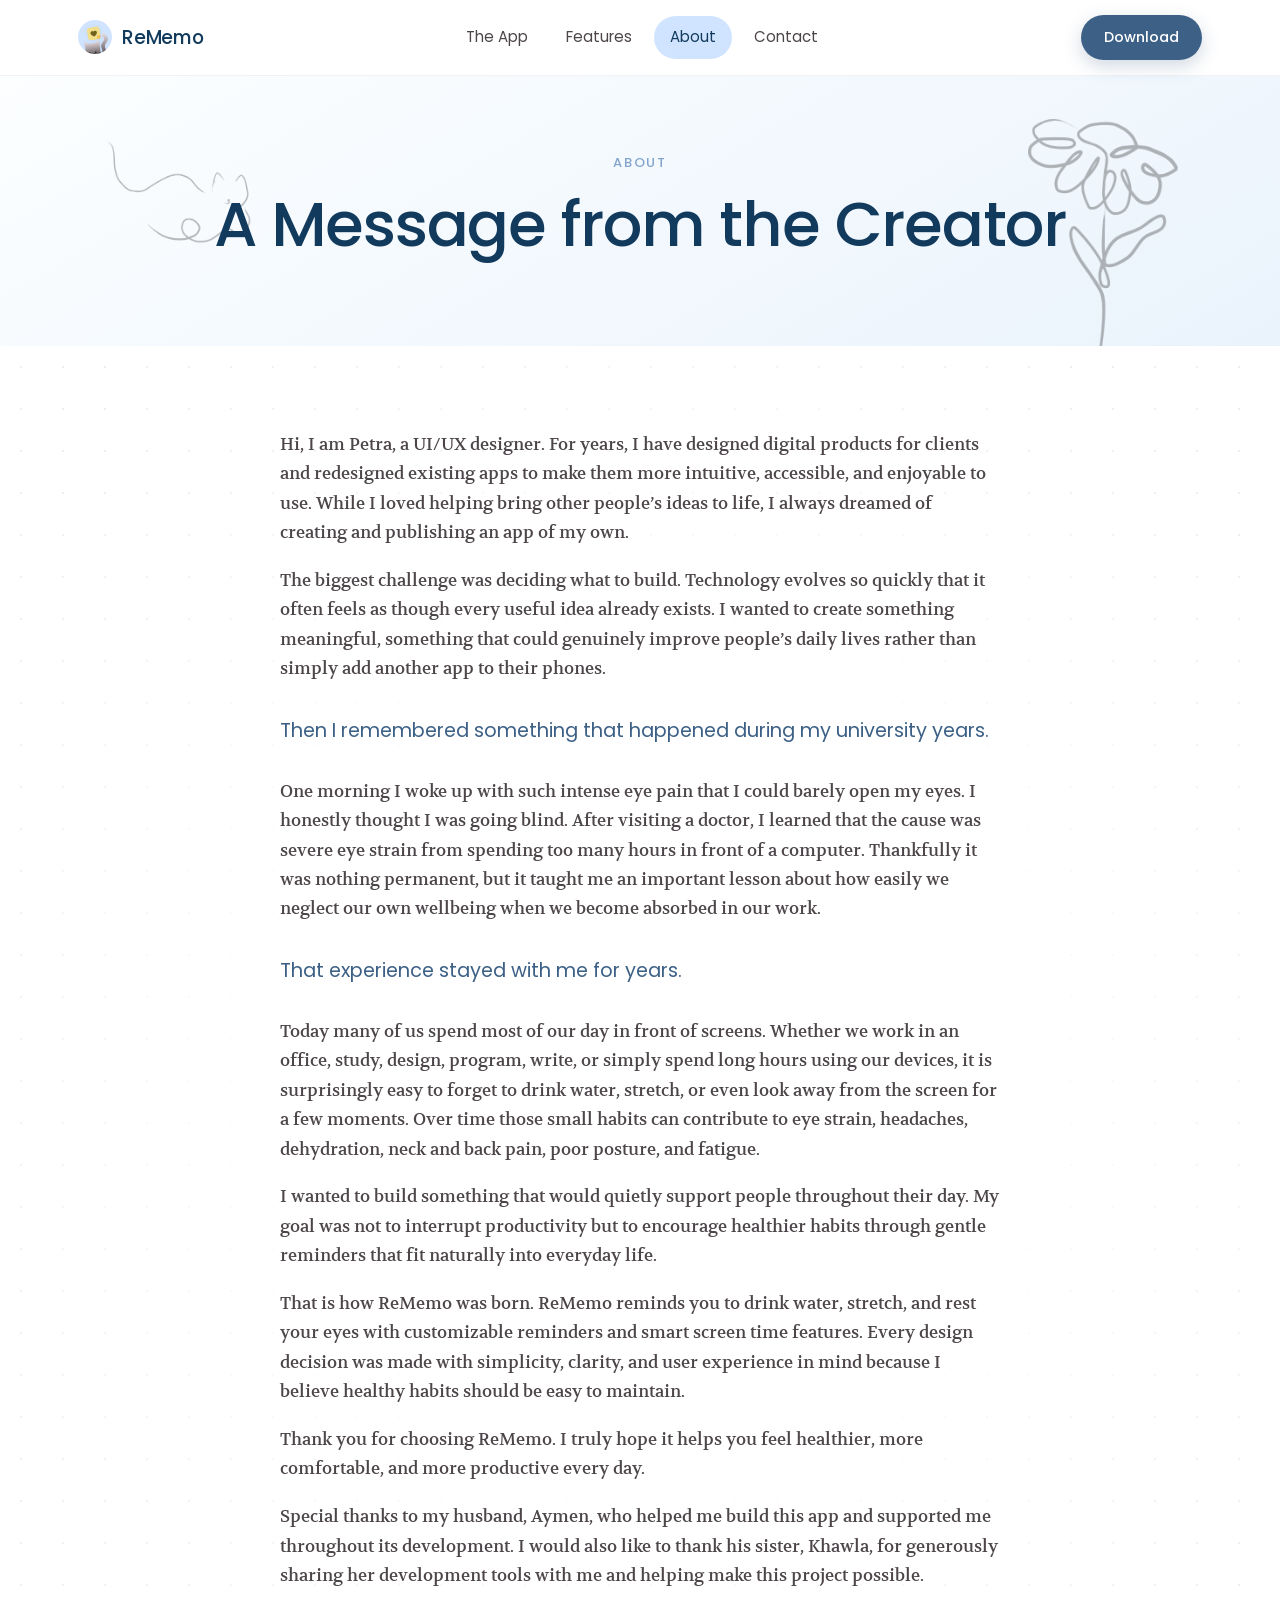
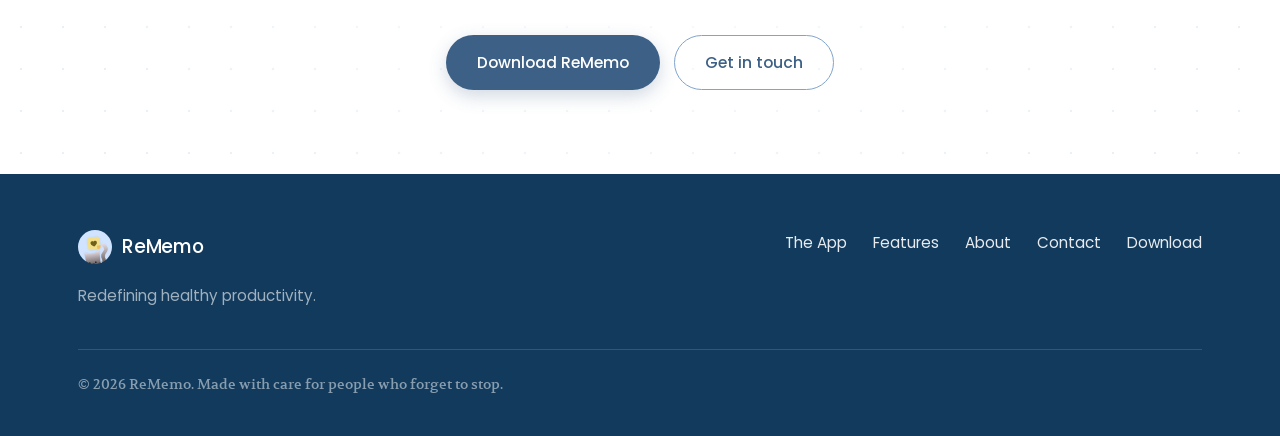
==== about.html @ c9cfc815 "Rework screenshots, hero phone and phone-view layout Every app screenshot is retaken from the releas" ====
<!doctype html>
<html lang="en">
<head>
<meta charset="utf-8">
<meta name="viewport" content="width=device-width, initial-scale=1">
<title>About | ReMemo</title>
<meta name="description" content="A message from Petra, the designer behind ReMemo, on why an app about taking breaks needed to exist.">
<meta property="og:title" content="About | ReMemo">
<meta property="og:description" content="A message from the creator.">
<meta property="og:type" content="website">
<meta property="og:image" content="assets/img/logo.png">
<link rel="icon" href="assets/img/favicon.png">
<link rel="preconnect" href="https://fonts.googleapis.com">
<link rel="preconnect" href="https://fonts.gstatic.com" crossorigin>
<link href="https://fonts.googleapis.com/css2?family=Poppins:wght@400;500;600&family=Volkhov:ital,wght@0,400;1,400&display=swap" rel="stylesheet">
<link rel="stylesheet" href="assets/css/style.css">
</head>
<body>

<header class="nav">
  <div class="nav__inner">
    <a class="brand" href="index.html">
      <img src="assets/img/logo.png" alt="">
      ReMemo
    </a>
    <nav>
      <ul class="nav__links">
        <li><a href="index.html">The App</a></li>
        <li><a href="features.html">Features</a></li>
        <li><a href="about.html" aria-current="page">About</a></li>
        <li><a href="contact.html">Contact</a></li>
        <li class="nav__cta-mobile">
          <a href="https://play.google.com/store/apps/details?id=com.rememo.app">Download</a>
        </li>
      </ul>
    </nav>
    <a class="btn btn--primary btn--sm nav__cta" href="https://play.google.com/store/apps/details?id=com.rememo.app">Download</a>
    <button class="nav__toggle" type="button" aria-label="Menu" aria-expanded="false"><span></span></button>
  </div>
</header>

<main>

  <section class="page-head">
    <img class="doodle doodle--soft" src="assets/img/line/cat-happy.png" alt=""
         style="top: 18%; left: 8%; width: 150px;">
    <img class="doodle doodle--soft" src="assets/img/line/flower-happy.png" alt=""
         style="top: 16%; right: 8%; width: 150px;">
    <div class="container">
      <p class="eyebrow">About</p>
      <h1>A Message from the Creator</h1>
    </div>
  </section>

  <section class="section section--tight">
    <div class="sparkles"></div>
    <div class="container">
      <div class="prose">
        <p class="reveal">
          Hi, I am Petra, a UI/UX designer. For years, I have designed digital products
          for clients and redesigned existing apps to make them more intuitive,
          accessible, and enjoyable to use. While I loved helping bring other
          people&rsquo;s ideas to life, I always dreamed of creating and publishing an app
          of my own.
        </p>
        <p class="reveal">
          The biggest challenge was deciding what to build. Technology evolves so quickly
          that it often feels as though every useful idea already exists. I wanted to
          create something meaningful, something that could genuinely improve
          people&rsquo;s daily lives rather than simply add another app to their phones.
        </p>
        <p class="pull reveal">Then I remembered something that happened during my university years.</p>
        <p class="reveal">
          One morning I woke up with such intense eye pain that I could barely open my
          eyes. I honestly thought I was going blind. After visiting a doctor, I learned
          that the cause was severe eye strain from spending too many hours in front of a
          computer. Thankfully it was nothing permanent, but it taught me an important
          lesson about how easily we neglect our own wellbeing when we become absorbed in
          our work.
        </p>
        <p class="pull reveal">That experience stayed with me for years.</p>
        <p class="reveal">
          Today many of us spend most of our day in front of screens. Whether we work in
          an office, study, design, program, write, or simply spend long hours using our
          devices, it is surprisingly easy to forget to drink water, stretch, or even look
          away from the screen for a few moments. Over time those small habits can
          contribute to eye strain, headaches, dehydration, neck and back pain, poor
          posture, and fatigue.
        </p>
        <p class="reveal">
          I wanted to build something that would quietly support people throughout their
          day. My goal was not to interrupt productivity but to encourage healthier habits
          through gentle reminders that fit naturally into everyday life.
        </p>
        <p class="reveal">
          That is how ReMemo was born. ReMemo reminds you to drink water, stretch, and
          rest your eyes with customizable reminders and smart screen time features. Every
          design decision was made with simplicity, clarity, and user experience in mind
          because I believe healthy habits should be easy to maintain.
        </p>
        <p class="reveal">
          Thank you for choosing ReMemo. I truly hope it helps you feel healthier, more
          comfortable, and more productive every day.
        </p>
        <p class="reveal">
          Special thanks to my husband, Aymen, who helped me build this app and supported
          me throughout its development. I would also like to thank his sister, Khawla,
          for generously sharing her development tools with me and helping make this
          project possible.
        </p>

        <div class="btn-row reveal" style="justify-content: center; margin-top: 44px;">
          <a class="btn btn--primary" href="https://play.google.com/store/apps/details?id=com.rememo.app">Download ReMemo</a>
          <a class="btn btn--ghost" href="contact.html">Get in touch</a>
        </div>
      </div>
    </div>
  </section>

</main>

<footer class="footer">
  <div class="container">
    <div class="footer__top">
      <div>
        <a class="brand" href="index.html">
          <img src="assets/img/logo.png" alt="">
          ReMemo
        </a>
        <p class="footer__tag">Redefining healthy productivity.</p>
      </div>
      <nav class="footer__links">
        <a href="index.html">The App</a>
        <a href="features.html">Features</a>
        <a href="about.html">About</a>
        <a href="contact.html">Contact</a>
        <a href="https://play.google.com/store/apps/details?id=com.rememo.app">Download</a>
      </nav>
    </div>
    <p class="footer__bottom">&copy; 2026 ReMemo. Made with care for people who forget to stop.</p>
  </div>
</footer>

<script src="assets/js/main.js"></script>
</body>
</html>
---- assets/css/style.css ----
/* ==========================================================================
   ReMemo — marketing site
   Design system lifted from the app itself (src/constants/theme.ts):
   the MD3 palette, Poppins for headings, Volkhov for body copy.
   ========================================================================== */

:root {
  /* Ink */
  --ink: #113A5D;          /* onPrimaryContainer — headings */
  --ink-strong: #1D1B1A;   /* onSurface */
  --body: #4C4549;         /* onSurfaceVariant */
  --body-soft: #6B6469;

  /* Brand */
  --primary: #3D6186;
  --primary-dark: #2F4E6E;
  --primary-soft: #81A4CD;
  --sky: #D1E4FF;
  --sky-pale: #EAF3FC;
  --yellow: #F3DE8A;
  --yellow-ink: #6D5E17;

  /* Surfaces */
  --white: #FFFFFF;
  --cream: #FFF8F6;
  --warm: #FDF6F1;
  --line: #E7DFDB;

  /* Shape */
  --r-sm: 12px;
  --r-md: 20px;
  --r-lg: 28px;
  --r-pill: 999px;

  --container: 1180px;
  --nav-h: 76px;
}

/* --------------------------------------------------------------------------
   Reset
   -------------------------------------------------------------------------- */
*, *::before, *::after { box-sizing: border-box; }

html { scroll-behavior: smooth; }

body {
  margin: 0;
  background: var(--white);
  color: var(--body);
  font-family: 'Volkhov', Georgia, 'Times New Roman', serif;
  font-size: 17px;
  line-height: 1.75;
  -webkit-font-smoothing: antialiased;
  overflow-x: hidden;
}

img { max-width: 100%; display: block; }

a { color: var(--primary); }

h1, h2, h3, h4, .font-display {
  font-family: 'Poppins', 'Segoe UI', system-ui, sans-serif;
  color: var(--ink);
  font-weight: 500;
  line-height: 1.15;
  letter-spacing: -0.02em;
  margin: 0 0 0.5em;
}

h1 { font-size: clamp(2.4rem, 5.2vw, 3.9rem); }
h2 { font-size: clamp(1.9rem, 3.6vw, 2.8rem); }
h3 { font-size: clamp(1.3rem, 2vw, 1.65rem); }

p { margin: 0 0 1.1em; }
p:last-child { margin-bottom: 0; }

.container {
  width: 100%;
  max-width: var(--container);
  margin-inline: auto;
  padding-inline: 28px;
}

/* --------------------------------------------------------------------------
   Navigation
   -------------------------------------------------------------------------- */
.nav {
  position: sticky;
  top: 0;
  z-index: 100;
  height: var(--nav-h);
  display: flex;
  align-items: center;
  backdrop-filter: blur(14px);
  -webkit-backdrop-filter: blur(14px);
  background: rgba(255, 255, 255, 0.72);
  border-bottom: 1px solid rgba(17, 58, 93, 0.06);
}

.nav__inner {
  display: flex;
  align-items: center;
  justify-content: space-between;
  gap: 24px;
  width: 100%;
  max-width: var(--container);
  margin-inline: auto;
  padding-inline: 28px;
}

.brand {
  display: inline-flex;
  align-items: center;
  gap: 10px;
  font-family: 'Poppins', sans-serif;
  font-size: 1.18rem;
  font-weight: 500;
  color: var(--ink);
  text-decoration: none;
  letter-spacing: -0.01em;
}
.brand img {
  width: 34px;
  height: 34px;
  border-radius: 50%;
  object-fit: cover;
}

.nav__links {
  display: flex;
  align-items: center;
  gap: 6px;
  list-style: none;
  margin: 0;
  padding: 0;
}
.nav__links a {
  display: inline-block;
  padding: 8px 16px;
  border-radius: var(--r-pill);
  font-family: 'Poppins', sans-serif;
  font-size: 0.94rem;
  color: var(--body);
  text-decoration: none;
  transition: background 0.18s ease, color 0.18s ease;
}
.nav__links a:hover { background: rgba(129, 164, 205, 0.16); color: var(--ink); }
.nav__links a[aria-current='page'] { background: var(--sky); color: var(--ink); }

.nav__toggle {
  display: none;
  width: 42px;
  height: 42px;
  border: 1px solid rgba(17, 58, 93, 0.14);
  border-radius: var(--r-sm);
  background: transparent;
  cursor: pointer;
  padding: 0;
  position: relative;
}
.nav__toggle span,
.nav__toggle span::before,
.nav__toggle span::after {
  position: absolute;
  left: 50%;
  width: 18px;
  height: 1.8px;
  background: var(--ink);
  border-radius: 2px;
  transform: translateX(-50%);
  transition: transform 0.2s ease, opacity 0.2s ease;
}
.nav__toggle span { top: 50%; margin-top: -0.9px; }
.nav__toggle span::before { content: ''; top: -6px; left: 50%; }
.nav__toggle span::after { content: ''; top: 6px; left: 50%; }
.nav__toggle[aria-expanded='true'] span { background: transparent; }
.nav__toggle[aria-expanded='true'] span::before { transform: translateX(-50%) translateY(6px) rotate(45deg); }
.nav__toggle[aria-expanded='true'] span::after { transform: translateX(-50%) translateY(-6px) rotate(-45deg); }

/* --------------------------------------------------------------------------
   Buttons
   -------------------------------------------------------------------------- */
.btn {
  display: inline-flex;
  align-items: center;
  justify-content: center;
  gap: 9px;
  padding: 13px 30px;
  border-radius: var(--r-pill);
  font-family: 'Poppins', sans-serif;
  font-size: 0.98rem;
  font-weight: 500;
  text-decoration: none;
  cursor: pointer;
  border: 1.5px solid transparent;
  transition: transform 0.18s ease, background 0.18s ease, box-shadow 0.18s ease;
  white-space: nowrap;
}
.btn:hover { transform: translateY(-2px); }

.btn--primary {
  background: var(--primary);
  color: var(--white);
  box-shadow: 0 6px 18px rgba(61, 97, 134, 0.24);
}
.btn--primary:hover { background: var(--primary-dark); box-shadow: 0 10px 24px rgba(61, 97, 134, 0.3); }

.btn--ghost {
  background: transparent;
  color: var(--primary);
  border-color: var(--primary-soft);
}
.btn--ghost:hover { background: rgba(129, 164, 205, 0.14); }

.btn--sm { padding: 9px 22px; font-size: 0.9rem; }

.btn-row {
  display: flex;
  flex-wrap: wrap;
  gap: 14px;
  margin-top: 30px;
}

/* --------------------------------------------------------------------------
   Sections
   -------------------------------------------------------------------------- */
.section { position: relative; padding: 110px 0; overflow: hidden; }
.section--warm { background: var(--warm); }
.section--cream { background: var(--cream); }
.section--sky { background: linear-gradient(160deg, #F7FBFF 0%, var(--sky-pale) 100%); }
.section--tight { padding: 84px 0; }

.eyebrow {
  font-family: 'Poppins', sans-serif;
  font-size: 0.82rem;
  font-weight: 500;
  letter-spacing: 0.14em;
  text-transform: uppercase;
  color: var(--primary-soft);
  margin-bottom: 14px;
}

.lead { font-size: 1.12rem; }

/* The blue pull-line the design uses to land each section's point. */
.accent-line {
  font-family: 'Poppins', sans-serif;
  font-size: clamp(1.05rem, 1.7vw, 1.3rem);
  color: var(--primary);
  line-height: 1.5;
  margin-top: 26px;
}

.measure { max-width: 640px; }
.measure-narrow { max-width: 540px; }
.center { text-align: center; margin-inline: auto; }

/* Sparkle watermark, as in the reference design */
.sparkles {
  position: absolute;
  inset: 0;
  pointer-events: none;
  background-image: radial-gradient(circle, rgba(129, 164, 205, 0.22) 1.4px, transparent 1.6px);
  background-size: 42px 42px;
  -webkit-mask-image: radial-gradient(ellipse 60% 60% at 50% 50%, transparent 40%, #000 100%);
  mask-image: radial-gradient(ellipse 60% 60% at 50% 50%, transparent 40%, #000 100%);
  opacity: 0.75;
}

/* --------------------------------------------------------------------------
   Decorative line art
   -------------------------------------------------------------------------- */
/* Copy always sits above the decoration. Without this the drawings paint over
   headings in the sections whose content is not itself a positioned .split. */
.section > .container,
.cta > .container,
.page-head > .container,
.hero > .container { position: relative; z-index: 2; }

.doodle {
  position: absolute;
  pointer-events: none;
  user-select: none;
  opacity: 0.5;
  filter: brightness(0) saturate(100%);
}
.doodle--soft { opacity: 0.28; }

@keyframes float-slow {
  0%, 100% { transform: translateY(0) rotate(var(--rot, 0deg)); }
  50% { transform: translateY(-14px) rotate(var(--rot, 0deg)); }
}
.doodle--float { animation: float-slow 9s ease-in-out infinite; }

/* --------------------------------------------------------------------------
   Hero
   -------------------------------------------------------------------------- */
.hero {
  position: relative;
  padding: 84px 0 96px;
  background: linear-gradient(135deg, #FCFEFF 0%, #F1F7FE 46%, var(--sky) 100%);
  overflow: hidden;
}

.hero__grid {
  display: grid;
  grid-template-columns: minmax(0, 1fr) minmax(0, 0.85fr);
  gap: 48px;
  align-items: center;
  position: relative;
  z-index: 2;
}

.hero h1 { margin-bottom: 12px; }

.hero__sub {
  font-family: 'Poppins', sans-serif;
  font-size: clamp(1.15rem, 2vw, 1.5rem);
  color: var(--primary);
  margin: 0 0 28px;
  font-weight: 400;
}

.hero__copy { max-width: 460px; font-size: 1.02rem; }

/* Phone that morphs between the app's two visual styles — the motion the
   reference video opens with. */
/* A drawn handset rather than a photographed mockup: the screenshots inside
   carry their own status bar, and a real frame would fight it. */
.phone {
  width: min(304px, 82%);
  margin-inline: auto;
  padding: 9px;
  border-radius: 40px;
  background: #14161A;
  box-shadow: 0 28px 54px rgba(17, 58, 93, 0.26);
}
/**
 * The screen carries the aspect, not the frame.
 *
 * Putting 9/20 on the frame leaves the inner box a different ratio once the
 * bezel is subtracted, and `cover` then eats the status bar off the top of the
 * screenshot. Sized here, the screen is exactly the phone's own 1080x2400 and
 * nothing is cropped.
 */
.phone__screen {
  position: relative;
  aspect-ratio: 9 / 20;
  border-radius: 32px;
  overflow: hidden;
}
.phone img {
  position: absolute;
  inset: 0;
  width: 100%;
  height: 100%;
  object-fit: cover;
}
.phone__a { animation: style-a 12s ease-in-out infinite; }
.phone__b { animation: style-b 12s ease-in-out infinite; }

@keyframes style-a {
  0%, 38% { opacity: 1; }
  50%, 88% { opacity: 0; }
  100% { opacity: 1; }
}
@keyframes style-b {
  0%, 38% { opacity: 0; }
  50%, 88% { opacity: 1; }
  100% { opacity: 0; }
}
/* --------------------------------------------------------------------------
   Split blocks (text + artwork)
   -------------------------------------------------------------------------- */
.split {
  display: grid;
  grid-template-columns: repeat(2, minmax(0, 1fr));
  gap: 64px;
  align-items: center;
  position: relative;
  z-index: 2;
}
.split--art-first .split__art { order: -1; }
.split__art img { margin-inline: auto; }

.phone-pair {
  position: relative;
  display: flex;
  justify-content: center;
  align-items: flex-end;
  gap: 0;
}
.phone-pair img {
  width: 58%;
  border-radius: 26px;
  box-shadow: 0 22px 48px rgba(17, 58, 93, 0.2);
  border: 8px solid #14161A;
}
.phone-pair img:first-child {
  transform: rotate(-8deg) translateX(18%);
  width: 50%;
  z-index: 1;
}
.phone-pair img:last-child { transform: rotate(-2deg); z-index: 2; }

.screen-shot {
  border-radius: 22px;
  box-shadow: 0 20px 44px rgba(17, 58, 93, 0.18);
  border: 7px solid #14161A;
  width: min(300px, 100%);
}

.shot-row {
  display: flex;
  gap: 22px;
  justify-content: center;
  flex-wrap: wrap;
}
.shot-row .screen-shot { width: min(240px, 44vw); }

/**
 * A rail of screenshots that drifts sideways.
 *
 * On a wide screen the three fit side by side and simply sit there; the
 * duplicate set is hidden and nothing moves. Narrow, they would stack into a
 * tall column, so the rail slides instead and the duplicates make the loop
 * seamless (translating exactly half the track lands the copy where the
 * original started).
 */
.rail { position: relative; z-index: 2; }
.rail__track {
  display: flex;
  gap: 22px;
  justify-content: center;
  align-items: flex-start;
}
.rail__track .dup { display: none; }
.rail__track img { width: min(240px, 44vw); flex: none; }

@keyframes rail-drift {
  from { transform: translateX(0); }
  to { transform: translateX(-50%); }
}

/* --------------------------------------------------------------------------
   Feature list (features page)
   -------------------------------------------------------------------------- */
.feature {
  display: grid;
  grid-template-columns: repeat(2, minmax(0, 1fr));
  gap: 64px;
  align-items: center;
  padding: 82px 0;
  position: relative;
  z-index: 2;
}
.feature + .feature { border-top: 1px solid var(--line); }
.feature--flip .feature__art { order: -1; }

.feature__tag {
  display: inline-flex;
  align-items: center;
  gap: 8px;
  padding: 6px 15px;
  border-radius: var(--r-pill);
  background: var(--sky);
  color: var(--ink);
  font-family: 'Poppins', sans-serif;
  font-size: 0.8rem;
  letter-spacing: 0.04em;
  margin-bottom: 16px;
}

.feature__art {
  display: flex;
  justify-content: center;
  align-items: center;
}
.feature__art .doodle-inline {
  width: min(320px, 78%);
  opacity: 0.85;
  filter: brightness(0) saturate(100%);
}

/* --------------------------------------------------------------------------
   Cards
   -------------------------------------------------------------------------- */
.cards {
  display: grid;
  grid-template-columns: repeat(auto-fit, minmax(280px, 1fr));
  gap: 26px;
  margin-top: 44px;
  position: relative;
  z-index: 2;
}

.card {
  display: flex;
  flex-direction: column;
  background: var(--white);
  border: 1px solid var(--line);
  border-radius: var(--r-lg);
  padding: 32px 30px;
  transition: transform 0.22s ease, box-shadow 0.22s ease;
}
.card:hover { transform: translateY(-4px); box-shadow: 0 16px 34px rgba(17, 58, 93, 0.1); }
.card h3 { margin-bottom: 10px; }
.card__icon { font-size: 1.9rem; line-height: 1; margin-bottom: 16px; }

.chip {
  /* Pushed to the bottom so the badges line up across cards of different
     text lengths, which is otherwise the first thing the eye catches. */
  align-self: flex-start;
  margin-top: auto;
  padding-top: 5px;
  padding: 5px 14px;
  border-radius: var(--r-pill);
  background: var(--yellow);
  color: var(--yellow-ink);
  font-family: 'Poppins', sans-serif;
  font-size: 0.78rem;
  letter-spacing: 0.05em;
}

/* --------------------------------------------------------------------------
   Prose (about, contact)
   -------------------------------------------------------------------------- */
.prose { max-width: 720px; margin-inline: auto; position: relative; z-index: 2; }
.prose p { font-size: 1.05rem; }
.prose p.pull {
  font-family: 'Poppins', sans-serif;
  color: var(--primary);
  font-size: 1.22rem;
  line-height: 1.5;
  margin: 32px 0;
}

.page-head {
  padding: 76px 0 54px;
  background: linear-gradient(150deg, #FCFEFF 0%, var(--sky-pale) 100%);
  position: relative;
  overflow: hidden;
  text-align: center;
}
.page-head p { max-width: 620px; margin-inline: auto; }

/* --------------------------------------------------------------------------
   Closing CTA
   -------------------------------------------------------------------------- */
.cta {
  text-align: center;
  padding: 116px 0;
  background: linear-gradient(150deg, var(--sky-pale) 0%, var(--sky) 100%);
  position: relative;
  overflow: hidden;
}
.cta h2 { max-width: 640px; margin-inline: auto; }

/* --------------------------------------------------------------------------
   Footer
   -------------------------------------------------------------------------- */
.footer {
  background: var(--ink);
  color: rgba(255, 255, 255, 0.72);
  padding: 56px 0 40px;
  font-size: 0.95rem;
}
.footer a { color: rgba(255, 255, 255, 0.9); text-decoration: none; }
.footer a:hover { text-decoration: underline; }
.footer__top {
  display: flex;
  flex-wrap: wrap;
  gap: 28px;
  justify-content: space-between;
  align-items: flex-start;
}
.footer .brand { color: var(--white); }
.footer__tag { font-family: 'Poppins', sans-serif; margin-top: 10px; color: rgba(255,255,255,0.6); }
.footer__links { display: flex; gap: 26px; flex-wrap: wrap; font-family: 'Poppins', sans-serif; }
.footer__bottom {
  margin-top: 40px;
  padding-top: 22px;
  border-top: 1px solid rgba(255, 255, 255, 0.14);
  font-size: 0.86rem;
  color: rgba(255, 255, 255, 0.5);
}

/* --------------------------------------------------------------------------
   Scroll reveal
   -------------------------------------------------------------------------- */
.reveal {
  opacity: 0;
  transform: translateY(22px);
  transition: opacity 0.7s ease, transform 0.7s ease;
}
.reveal.is-visible { opacity: 1; transform: none; }

/* --------------------------------------------------------------------------
   Responsive
   -------------------------------------------------------------------------- */
@media (max-width: 900px) {
  .hero__grid,
  .split,
  .feature { grid-template-columns: minmax(0, 1fr); gap: 40px; }

  .split--art-first .split__art,
  .feature--flip .feature__art { order: 0; }

  .hero { padding: 56px 0 72px; }
  .section { padding: 76px 0; }
  .feature { padding: 56px 0; }
  .measure, .measure-narrow, .hero__copy { max-width: none; }

  .nav__toggle { display: block; }
  .nav__links {
    position: absolute;
    top: var(--nav-h);
    left: 0;
    right: 0;
    flex-direction: column;
    align-items: stretch;
    gap: 2px;
    padding: 14px 20px 22px;
    background: rgba(255, 255, 255, 0.97);
    backdrop-filter: blur(14px);
    border-bottom: 1px solid rgba(17, 58, 93, 0.08);
    display: none;
  }
  .nav__links.is-open { display: flex; }
  .nav__links a { padding: 12px 16px; }
  .nav__cta { display: none; }
  .nav__links .nav__cta-mobile { display: block; }

  /* Kept on phones, at about half size: the drawings are most of the
     personality, and dropping them left whole sections looking like plain
     text. Anything that would land on the copy is opted out with
     .doodle--desktop instead. */
  /* Pinned to one corner rather than the tuned desktop positions, which at
     phone width land in the middle of the copy. */
  .doodle {
    width: 104px !important;
    opacity: 0.3;
    top: auto !important;
    left: auto !important;
    right: 10px !important;
    bottom: 14px !important;
  }
  .doodle--desktop { display: none; }
}

@media (min-width: 901px) {
  .nav__links .nav__cta-mobile { display: none; }
}

@media (max-width: 900px) {
  /* Both styles stay visible, just smaller: showing one of two defeats the
     point of the section. */
  .phone-pair img { width: 46%; }
  .phone-pair img:first-child { width: 40%; }

  .rail { overflow: hidden; margin-inline: -20px; }
  .rail__track {
    width: max-content;
    justify-content: flex-start;
    animation: rail-drift 34s linear infinite;
    padding-inline: 20px;
  }
  .rail__track .dup { display: block; }
  .rail__track img { width: 190px; }

  .feature__art .doodle-inline { width: min(148px, 42%); }
}

@media (max-width: 560px) {
  body { font-size: 16px; }
  .container, .nav__inner { padding-inline: 20px; }
  .section { padding: 60px 0; }
  .cta { padding: 84px 0; }
  .phone-pair img { width: 48%; }
  .phone-pair img:first-child { width: 42%; }
  .rail__track img { width: 168px; }
}

@media (prefers-reduced-motion: reduce) {
  html { scroll-behavior: auto; }
  .reveal { opacity: 1; transform: none; transition: none; }
  .doodle--float,
  .phone__a, .phone__b { animation: none; }
  .phone__b { opacity: 0; }
  .rail__track { animation: none; }
  .btn:hover, .card:hover { transform: none; }
}
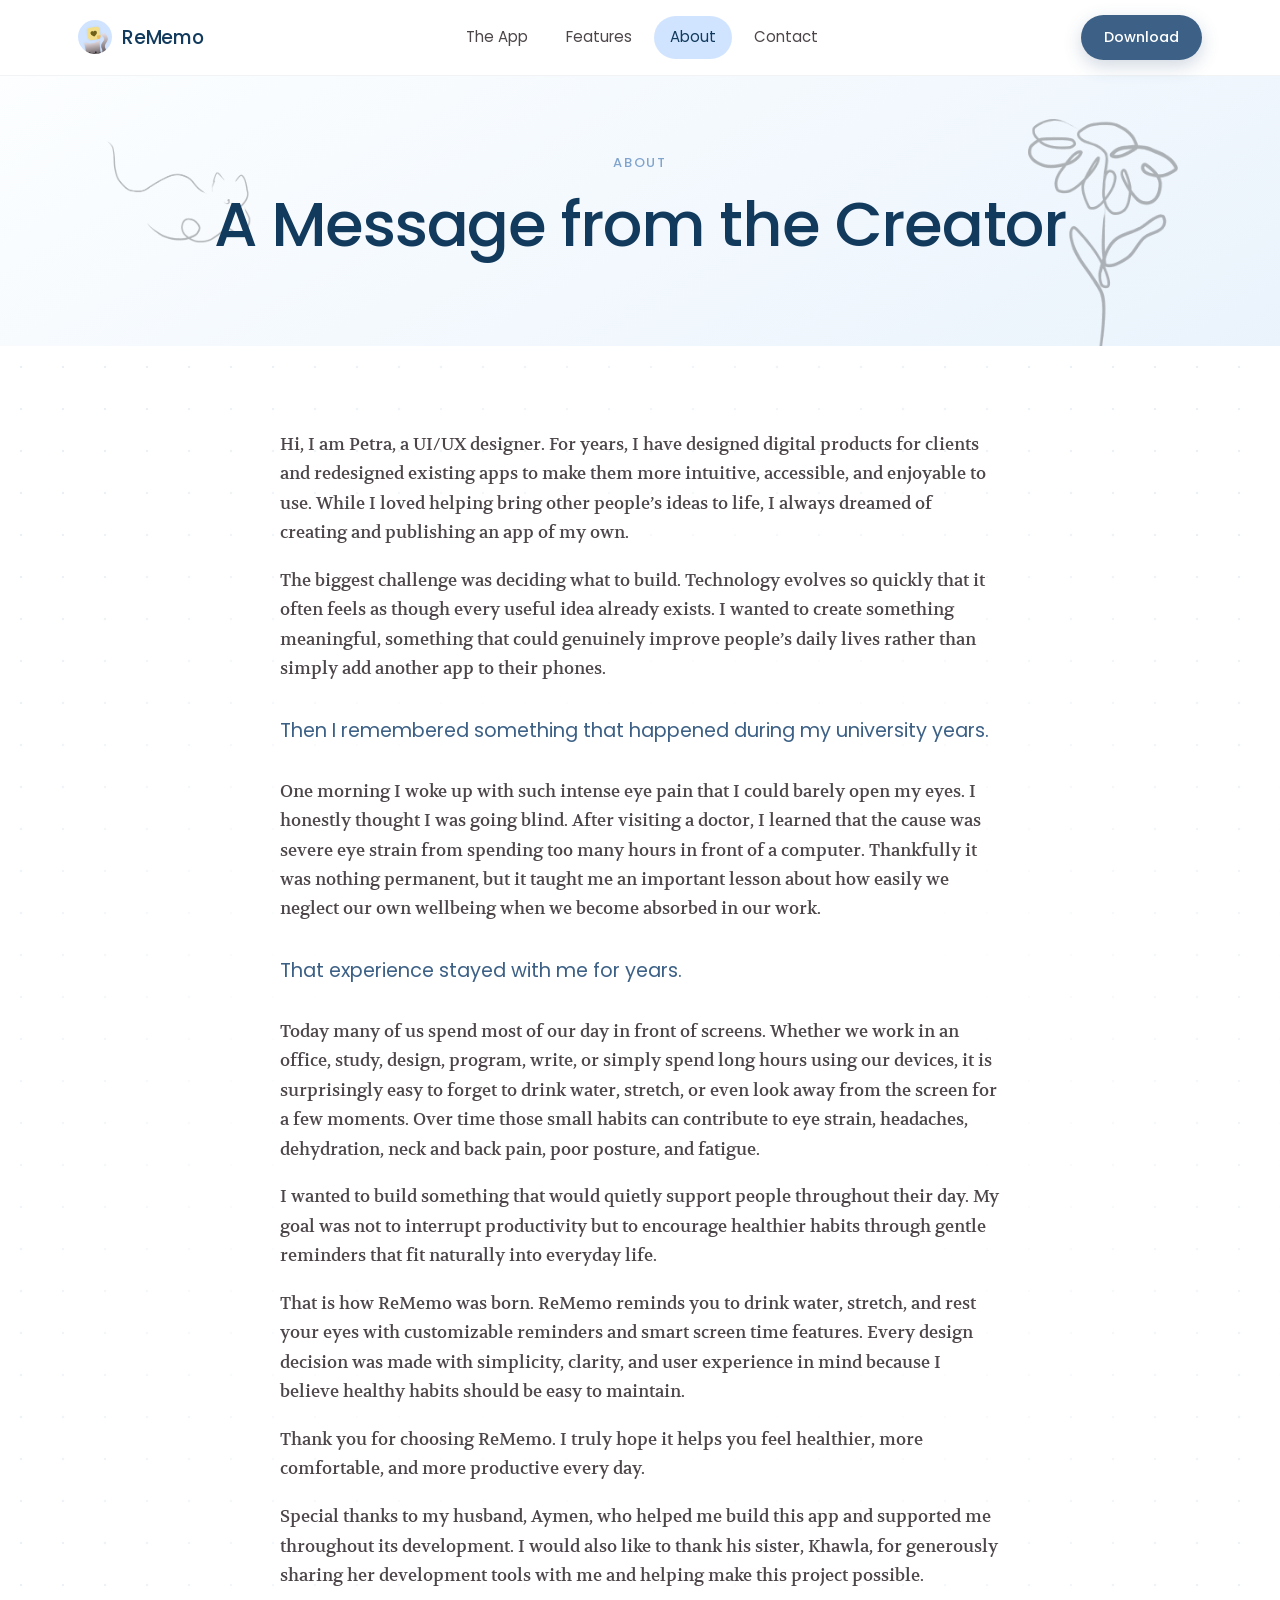
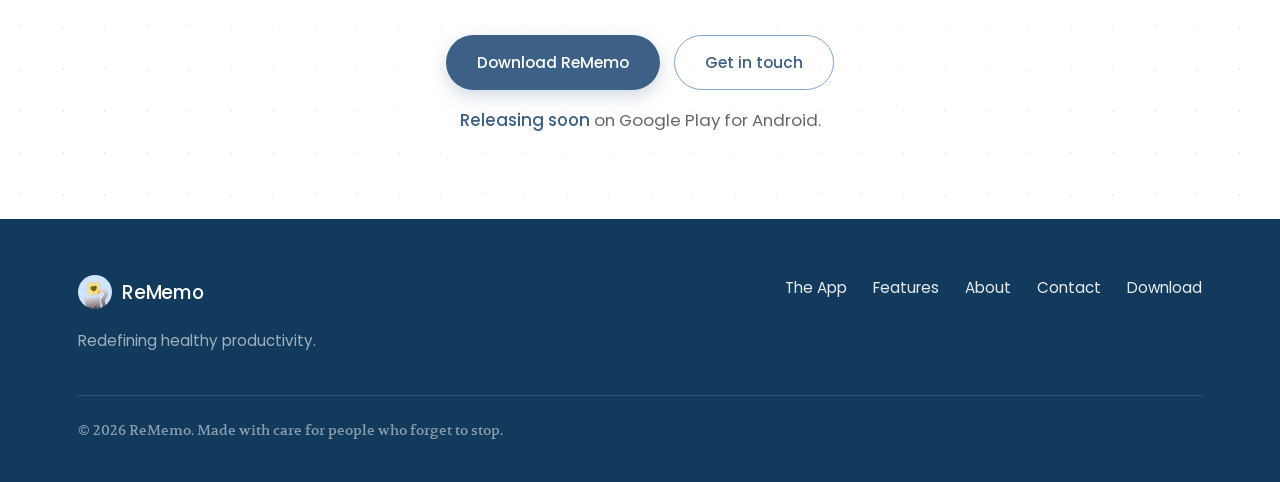
==== commit aa5abb36: "Add languages, release-soon notes and custom reminder rules - a Languages band on the homepage and f" ====
--- a/about.html
+++ b/about.html
@@ -113,6 +113,7 @@
           <a class="btn btn--primary" href="https://play.google.com/store/apps/details?id=com.rememo.app">Download ReMemo</a>
           <a class="btn btn--ghost" href="contact.html">Get in touch</a>
         </div>
+        <p class="note reveal" style="text-align: center;"><strong>Releasing soon</strong> on Google Play for Android.</p>
       </div>
     </div>
   </section>
--- a/assets/css/style.css
+++ b/assets/css/style.css
@@ -493,6 +493,10 @@
   position: relative;
   z-index: 2;
 }
+/* Four cards would otherwise break three-and-one, which reads as a mistake. */
+@media (min-width: 780px) {
+  .cards--two { grid-template-columns: repeat(2, minmax(0, 1fr)); }
+}
 
 .card {
   display: flex;
@@ -506,6 +510,45 @@
 .card:hover { transform: translateY(-4px); box-shadow: 0 16px 34px rgba(17, 58, 93, 0.1); }
 .card h3 { margin-bottom: 10px; }
 .card__icon { font-size: 1.9rem; line-height: 1; margin-bottom: 16px; }
+
+/* "Coming soon to Google Play", under a Download button that cannot lead
+   anywhere yet. */
+.note {
+  font-family: 'Poppins', sans-serif;
+  font-size: 0.9rem;
+  color: var(--body-soft);
+  margin-top: 16px;
+}
+.note strong { color: var(--primary); font-weight: 500; }
+
+/* The app's six UI languages, in their own scripts. */
+.langs {
+  display: flex;
+  flex-wrap: wrap;
+  gap: 12px;
+  justify-content: center;
+  margin-top: 34px;
+  position: relative;
+  z-index: 2;
+}
+.lang {
+  display: inline-flex;
+  align-items: baseline;
+  gap: 9px;
+  padding: 11px 22px;
+  border-radius: var(--r-pill);
+  background: var(--white);
+  border: 1px solid var(--line);
+  font-family: 'Poppins', sans-serif;
+  font-size: 1rem;
+  color: var(--ink);
+  white-space: nowrap;
+}
+.lang span {
+  font-family: 'Volkhov', Georgia, serif;
+  font-size: 0.82rem;
+  color: var(--body-soft);
+}
 
 .chip {
   /* Pushed to the bottom so the badges line up across cards of different
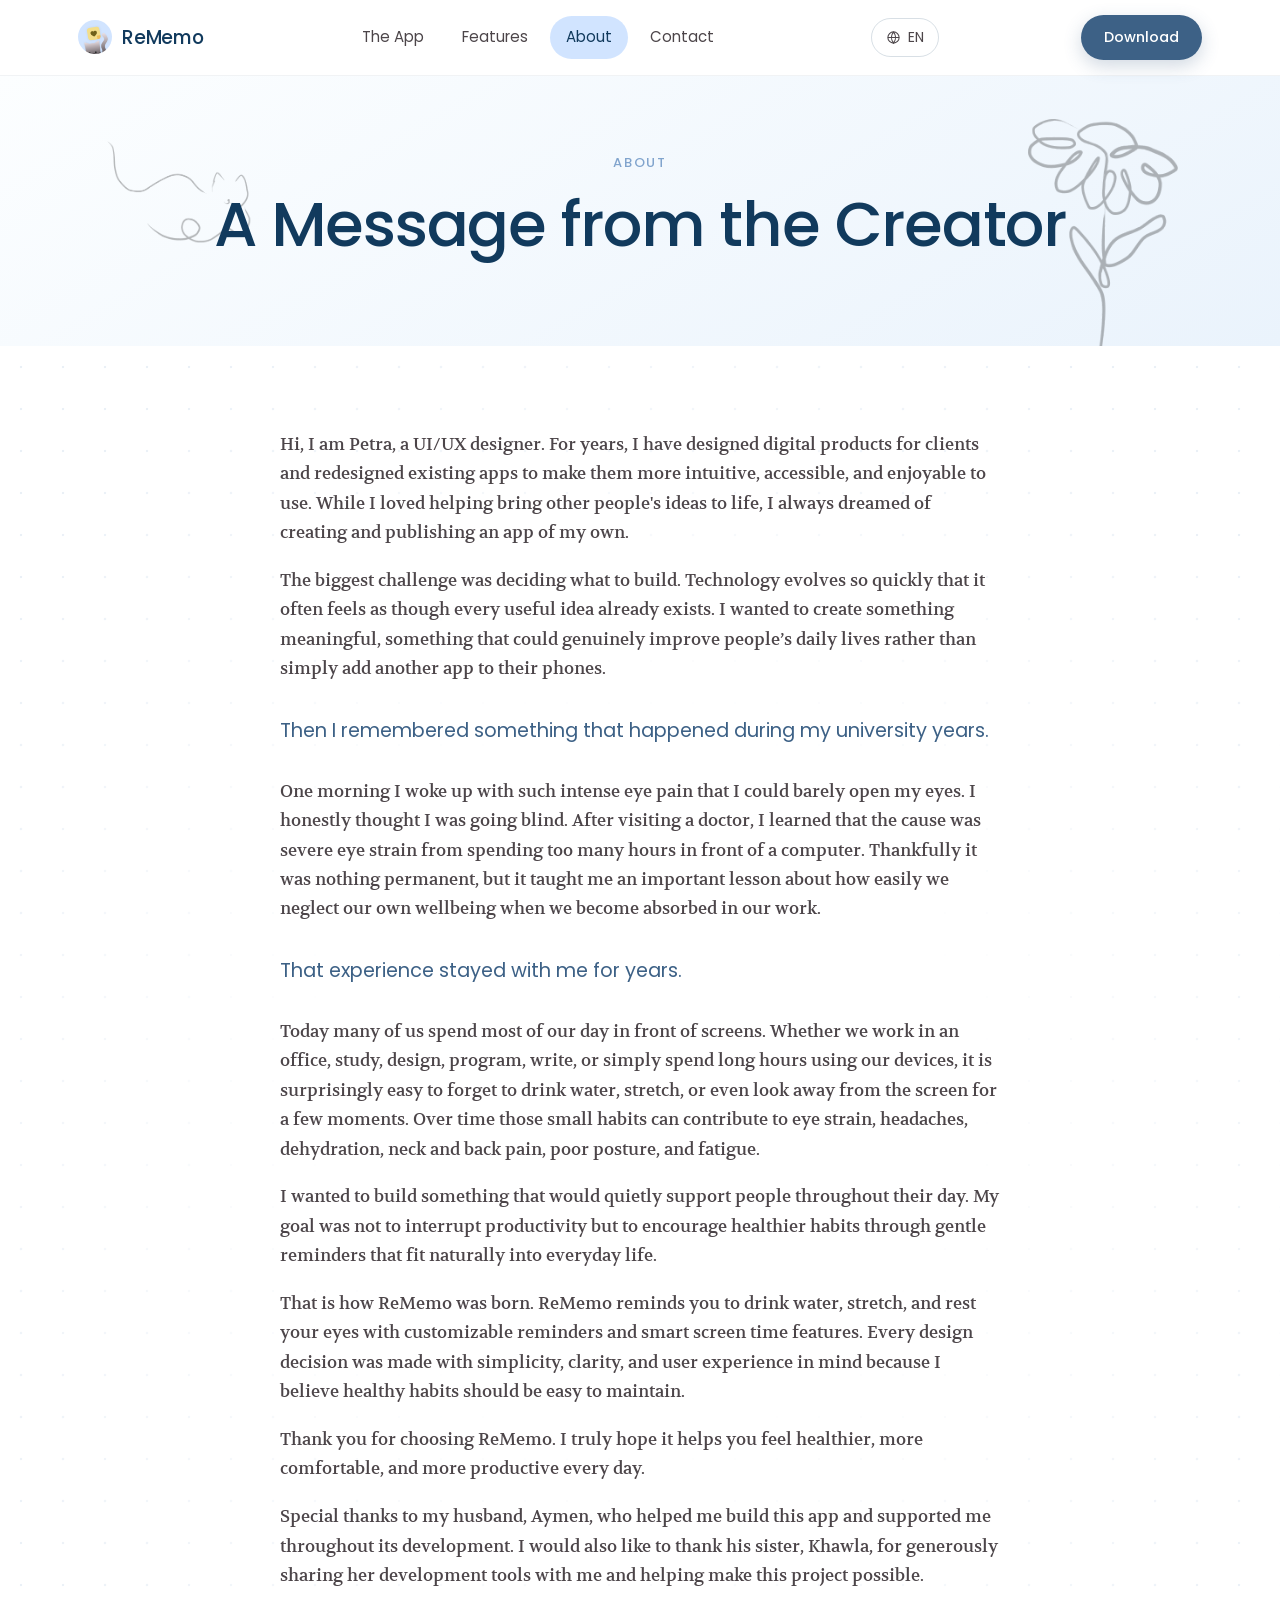
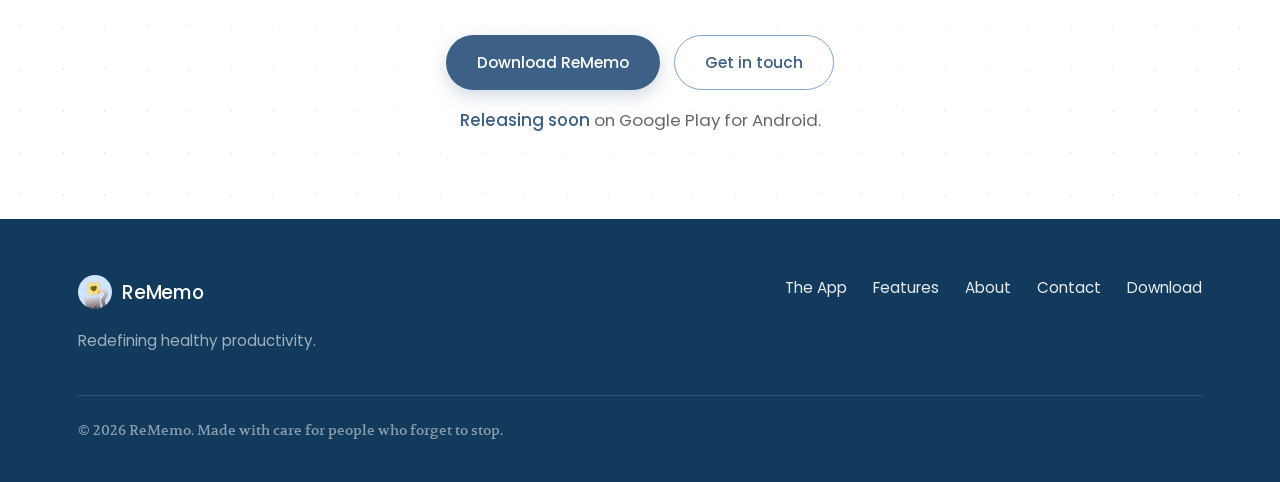
==== commit 8afc3341: "Translate the site, add the hero cursor light and fix phone-view art The site now speaks the app's s" ====
--- a/about.html
+++ b/about.html
@@ -1,5 +1,5 @@
 <!doctype html>
-<html lang="en">
+<html lang="en" dir="ltr" data-title-key="a.h">
 <head>
 <meta charset="utf-8">
 <meta name="viewport" content="width=device-width, initial-scale=1">
@@ -25,16 +25,16 @@
     </a>
     <nav>
       <ul class="nav__links">
-        <li><a href="index.html">The App</a></li>
-        <li><a href="features.html">Features</a></li>
-        <li><a href="about.html" aria-current="page">About</a></li>
-        <li><a href="contact.html">Contact</a></li>
+        <li><a data-i18n="nav.app" href="index.html">The App</a></li>
+        <li><a data-i18n="nav.features" href="features.html">Features</a></li>
+        <li><a data-i18n="nav.about" href="about.html" aria-current="page">About</a></li>
+        <li><a data-i18n="nav.contact" href="contact.html">Contact</a></li>
         <li class="nav__cta-mobile">
-          <a href="https://play.google.com/store/apps/details?id=com.rememo.app">Download</a>
+          <a data-i18n="nav.download" href="https://play.google.com/store/apps/details?id=com.rememo.app">Download</a>
         </li>
       </ul>
     </nav>
-    <a class="btn btn--primary btn--sm nav__cta" href="https://play.google.com/store/apps/details?id=com.rememo.app">Download</a>
+    <a data-i18n="nav.download" class="btn btn--primary btn--sm nav__cta" href="https://play.google.com/store/apps/details?id=com.rememo.app">Download</a>
     <button class="nav__toggle" type="button" aria-label="Menu" aria-expanded="false"><span></span></button>
   </div>
 </header>
@@ -47,8 +47,8 @@
     <img class="doodle doodle--soft" src="assets/img/line/flower-happy.png" alt=""
          style="top: 16%; right: 8%; width: 150px;">
     <div class="container">
-      <p class="eyebrow">About</p>
-      <h1>A Message from the Creator</h1>
+      <p data-i18n="a.eyebrow" class="eyebrow">About</p>
+      <h1 data-i18n="a.h">A Message from the Creator</h1>
     </div>
   </section>
 
@@ -56,21 +56,21 @@
     <div class="sparkles"></div>
     <div class="container">
       <div class="prose">
-        <p class="reveal">
+        <p class="reveal" data-i18n="a.p1">
           Hi, I am Petra, a UI/UX designer. For years, I have designed digital products
           for clients and redesigned existing apps to make them more intuitive,
           accessible, and enjoyable to use. While I loved helping bring other
           people&rsquo;s ideas to life, I always dreamed of creating and publishing an app
           of my own.
         </p>
-        <p class="reveal">
+        <p class="reveal" data-i18n="a.p2">
           The biggest challenge was deciding what to build. Technology evolves so quickly
           that it often feels as though every useful idea already exists. I wanted to
           create something meaningful, something that could genuinely improve
           people&rsquo;s daily lives rather than simply add another app to their phones.
         </p>
-        <p class="pull reveal">Then I remembered something that happened during my university years.</p>
-        <p class="reveal">
+        <p class="pull reveal" data-i18n="a.p3">Then I remembered something that happened during my university years.</p>
+        <p class="reveal" data-i18n="a.p4">
           One morning I woke up with such intense eye pain that I could barely open my
           eyes. I honestly thought I was going blind. After visiting a doctor, I learned
           that the cause was severe eye strain from spending too many hours in front of a
@@ -78,8 +78,8 @@
           lesson about how easily we neglect our own wellbeing when we become absorbed in
           our work.
         </p>
-        <p class="pull reveal">That experience stayed with me for years.</p>
-        <p class="reveal">
+        <p class="pull reveal" data-i18n="a.p5">That experience stayed with me for years.</p>
+        <p class="reveal" data-i18n="a.p6">
           Today many of us spend most of our day in front of screens. Whether we work in
           an office, study, design, program, write, or simply spend long hours using our
           devices, it is surprisingly easy to forget to drink water, stretch, or even look
@@ -87,22 +87,22 @@
           contribute to eye strain, headaches, dehydration, neck and back pain, poor
           posture, and fatigue.
         </p>
-        <p class="reveal">
+        <p class="reveal" data-i18n="a.p7">
           I wanted to build something that would quietly support people throughout their
           day. My goal was not to interrupt productivity but to encourage healthier habits
           through gentle reminders that fit naturally into everyday life.
         </p>
-        <p class="reveal">
+        <p class="reveal" data-i18n="a.p8">
           That is how ReMemo was born. ReMemo reminds you to drink water, stretch, and
           rest your eyes with customizable reminders and smart screen time features. Every
           design decision was made with simplicity, clarity, and user experience in mind
           because I believe healthy habits should be easy to maintain.
         </p>
-        <p class="reveal">
+        <p class="reveal" data-i18n="a.p9">
           Thank you for choosing ReMemo. I truly hope it helps you feel healthier, more
           comfortable, and more productive every day.
         </p>
-        <p class="reveal">
+        <p class="reveal" data-i18n="a.p10">
           Special thanks to my husband, Aymen, who helped me build this app and supported
           me throughout its development. I would also like to thank his sister, Khawla,
           for generously sharing her development tools with me and helping make this
@@ -110,10 +110,10 @@
         </p>
 
         <div class="btn-row reveal" style="justify-content: center; margin-top: 44px;">
-          <a class="btn btn--primary" href="https://play.google.com/store/apps/details?id=com.rememo.app">Download ReMemo</a>
-          <a class="btn btn--ghost" href="contact.html">Get in touch</a>
+          <a data-i18n="cta.btn" class="btn btn--primary" href="https://play.google.com/store/apps/details?id=com.rememo.app">Download ReMemo</a>
+          <a data-i18n="a.btn" class="btn btn--ghost" href="contact.html">Get in touch</a>
         </div>
-        <p class="note reveal" style="text-align: center;"><strong>Releasing soon</strong> on Google Play for Android.</p>
+        <p data-i18n="cta.note" class="note reveal" style="text-align: center;"><strong>Releasing soon</strong> on Google Play for Android.</p>
       </div>
     </div>
   </section>
@@ -128,20 +128,22 @@
           <img src="assets/img/logo.png" alt="">
           ReMemo
         </a>
-        <p class="footer__tag">Redefining healthy productivity.</p>
+        <p data-i18n="hero.sub" class="footer__tag">Redefining healthy productivity.</p>
       </div>
       <nav class="footer__links">
-        <a href="index.html">The App</a>
-        <a href="features.html">Features</a>
-        <a href="about.html">About</a>
-        <a href="contact.html">Contact</a>
-        <a href="https://play.google.com/store/apps/details?id=com.rememo.app">Download</a>
+        <a data-i18n="nav.app" href="index.html">The App</a>
+        <a data-i18n="nav.features" href="features.html">Features</a>
+        <a data-i18n="nav.about" href="about.html">About</a>
+        <a data-i18n="c.eyebrow" href="contact.html">Contact</a>
+        <a data-i18n="nav.download" href="https://play.google.com/store/apps/details?id=com.rememo.app">Download</a>
       </nav>
     </div>
-    <p class="footer__bottom">&copy; 2026 ReMemo. Made with care for people who forget to stop.</p>
+    <p data-i18n="foot.copy" class="footer__bottom">&copy; 2026 ReMemo. Made with care for people who forget to stop.</p>
   </div>
 </footer>
 
+<script src="assets/js/i18n-data.js"></script>
+<script src="assets/js/i18n.js"></script>
 <script src="assets/js/main.js"></script>
 </body>
 </html>
--- a/assets/css/style.css
+++ b/assets/css/style.css
@@ -251,6 +251,10 @@
   margin-top: 26px;
 }
 
+/* Paired artwork where the phone gets a different picture from the desktop. */
+.only-wide { display: block; }
+.only-phone { display: none; }
+
 .measure { max-width: 640px; }
 .measure-narrow { max-width: 540px; }
 .center { text-align: center; margin-inline: auto; }
@@ -302,6 +306,33 @@
   overflow: hidden;
 }
 
+/**
+ * The warm light that follows the pointer across the hero.
+ *
+ * Painted behind everything the hero draws (the drawings and the phone both
+ * sit over it, as in the reference), and only ever in this one section. The
+ * position comes from two custom properties the script updates; easing them
+ * rather than snapping is what gives the light its slight lag.
+ */
+.hero__glow {
+  position: absolute;
+  inset: 0;
+  z-index: 0;
+  pointer-events: none;
+  opacity: 0;
+  transition: opacity 0.5s ease;
+  background: radial-gradient(
+    300px circle at var(--glow-x, 50%) var(--glow-y, 40%),
+    rgba(243, 222, 138, 0.92) 0%,
+    rgba(243, 222, 138, 0.55) 32%,
+    rgba(243, 222, 138, 0) 68%
+  );
+}
+.hero:hover .hero__glow { opacity: 1; }
+
+/* Above the glow, below the copy. */
+.hero .doodle { z-index: 1; }
+
 .hero__grid {
   display: grid;
   grid-template-columns: minmax(0, 1fr) minmax(0, 0.85fr);
@@ -333,7 +364,12 @@
   padding: 9px;
   border-radius: 40px;
   background: #14161A;
-  box-shadow: 0 28px 54px rgba(17, 58, 93, 0.26);
+  /* Two shadows: a wide soft one for the lift, a tight dark one right under
+     the handset so the edge reads. A single diffuse shadow was so faint on the
+     pale hero that the phone looked pasted on. */
+  box-shadow:
+    0 42px 70px -14px rgba(17, 58, 93, 0.5),
+    0 14px 26px -6px rgba(17, 58, 93, 0.3);
 }
 /**
  * The screen carries the aspect, not the frame.
@@ -356,17 +392,17 @@
   height: 100%;
   object-fit: cover;
 }
-.phone__a { animation: style-a 12s ease-in-out infinite; }
-.phone__b { animation: style-b 12s ease-in-out infinite; }
+.phone__a { animation: style-a 6s ease-in-out infinite; }
+.phone__b { animation: style-b 6s ease-in-out infinite; }
 
 @keyframes style-a {
-  0%, 38% { opacity: 1; }
-  50%, 88% { opacity: 0; }
+  0%, 36% { opacity: 1; }
+  50%, 86% { opacity: 0; }
   100% { opacity: 1; }
 }
 @keyframes style-b {
-  0%, 38% { opacity: 0; }
-  50%, 88% { opacity: 1; }
+  0%, 36% { opacity: 0; }
+  50%, 86% { opacity: 1; }
   100% { opacity: 0; }
 }
 /* --------------------------------------------------------------------------
@@ -678,16 +714,32 @@
      personality, and dropping them left whole sections looking like plain
      text. Anything that would land on the copy is opted out with
      .doodle--desktop instead. */
-  /* Pinned to one corner rather than the tuned desktop positions, which at
-     phone width land in the middle of the copy. */
+  .only-wide { display: none; }
+  .only-phone { display: block; }
+
+  /**
+   * Decoration gets a band of its own at the bottom of the section.
+   *
+   * Pinning to a corner was not enough: copy reaches the corners too, and the
+   * drawings ended up sitting on the words. Any section carrying one is given
+   * room below its content, and the drawings sit in that empty band, first on
+   * the left and second on the right so two never stack.
+   */
+  .hero:has(> .doodle),
+  .section:has(> .doodle),
+  .page-head:has(> .doodle),
+  .cta:has(> .doodle) { padding-bottom: 148px; }
+
   .doodle {
-    width: 104px !important;
-    opacity: 0.3;
+    width: 96px !important;
+    opacity: 0.32;
     top: auto !important;
+    bottom: 26px !important;
     left: auto !important;
-    right: 10px !important;
-    bottom: 14px !important;
+    right: 22px !important;
   }
+  .doodle:first-of-type { left: 22px !important; right: auto !important; }
+  .doodle:nth-of-type(2) { left: auto !important; right: 22px !important; }
   .doodle--desktop { display: none; }
 }
 
@@ -733,3 +785,73 @@
   .rail__track { animation: none; }
   .btn:hover, .card:hover { transform: none; }
 }
+
+/* --------------------------------------------------------------------------
+   Language switcher
+   -------------------------------------------------------------------------- */
+.lang-switch { position: relative; flex: none; }
+
+.lang-switch__button {
+  display: inline-flex;
+  align-items: center;
+  gap: 7px;
+  padding: 8px 14px;
+  border: 1px solid rgba(17, 58, 93, 0.16);
+  border-radius: var(--r-pill);
+  background: transparent;
+  color: var(--body);
+  font-family: 'Poppins', sans-serif;
+  font-size: 0.88rem;
+  cursor: pointer;
+  transition: background 0.18s ease, color 0.18s ease;
+}
+.lang-switch__button:hover { background: rgba(129, 164, 205, 0.16); color: var(--ink); }
+
+.lang-switch__menu {
+  position: absolute;
+  top: calc(100% + 10px);
+  inset-inline-end: 0;
+  min-width: 172px;
+  padding: 7px;
+  border-radius: var(--r-md);
+  background: var(--white);
+  border: 1px solid var(--line);
+  box-shadow: 0 18px 38px rgba(17, 58, 93, 0.16);
+  display: none;
+  z-index: 120;
+}
+.lang-switch.is-open .lang-switch__menu { display: block; }
+
+.lang-switch__menu button {
+  display: block;
+  width: 100%;
+  padding: 10px 14px;
+  border: 0;
+  border-radius: var(--r-sm);
+  background: transparent;
+  text-align: start;
+  font-family: 'Poppins', sans-serif;
+  font-size: 0.94rem;
+  color: var(--body);
+  cursor: pointer;
+}
+.lang-switch__menu button:hover { background: rgba(129, 164, 205, 0.16); color: var(--ink); }
+.lang-switch__menu button[aria-current='true'] { background: var(--sky); color: var(--ink); }
+
+/* --------------------------------------------------------------------------
+   Right to left (Arabic)
+
+   Only the handful of places that hard-code a side need saying again: the
+   layout itself is written with logical properties, so most of it mirrors on
+   its own.
+   -------------------------------------------------------------------------- */
+[dir='rtl'] .phone-pair img:first-child { transform: rotate(8deg) translateX(-18%); }
+[dir='rtl'] .phone-pair img:last-child { transform: rotate(2deg); }
+[dir='rtl'] .doodle { transform: scaleX(-1); }
+[dir='rtl'] .doodle--float { animation: none; }
+[dir='rtl'] .rail__track { animation-direction: reverse; }
+
+@media (max-width: 900px) {
+  .lang-switch { margin-inline-start: auto; }
+  .lang-switch__menu { inset-inline-end: 0; }
+}
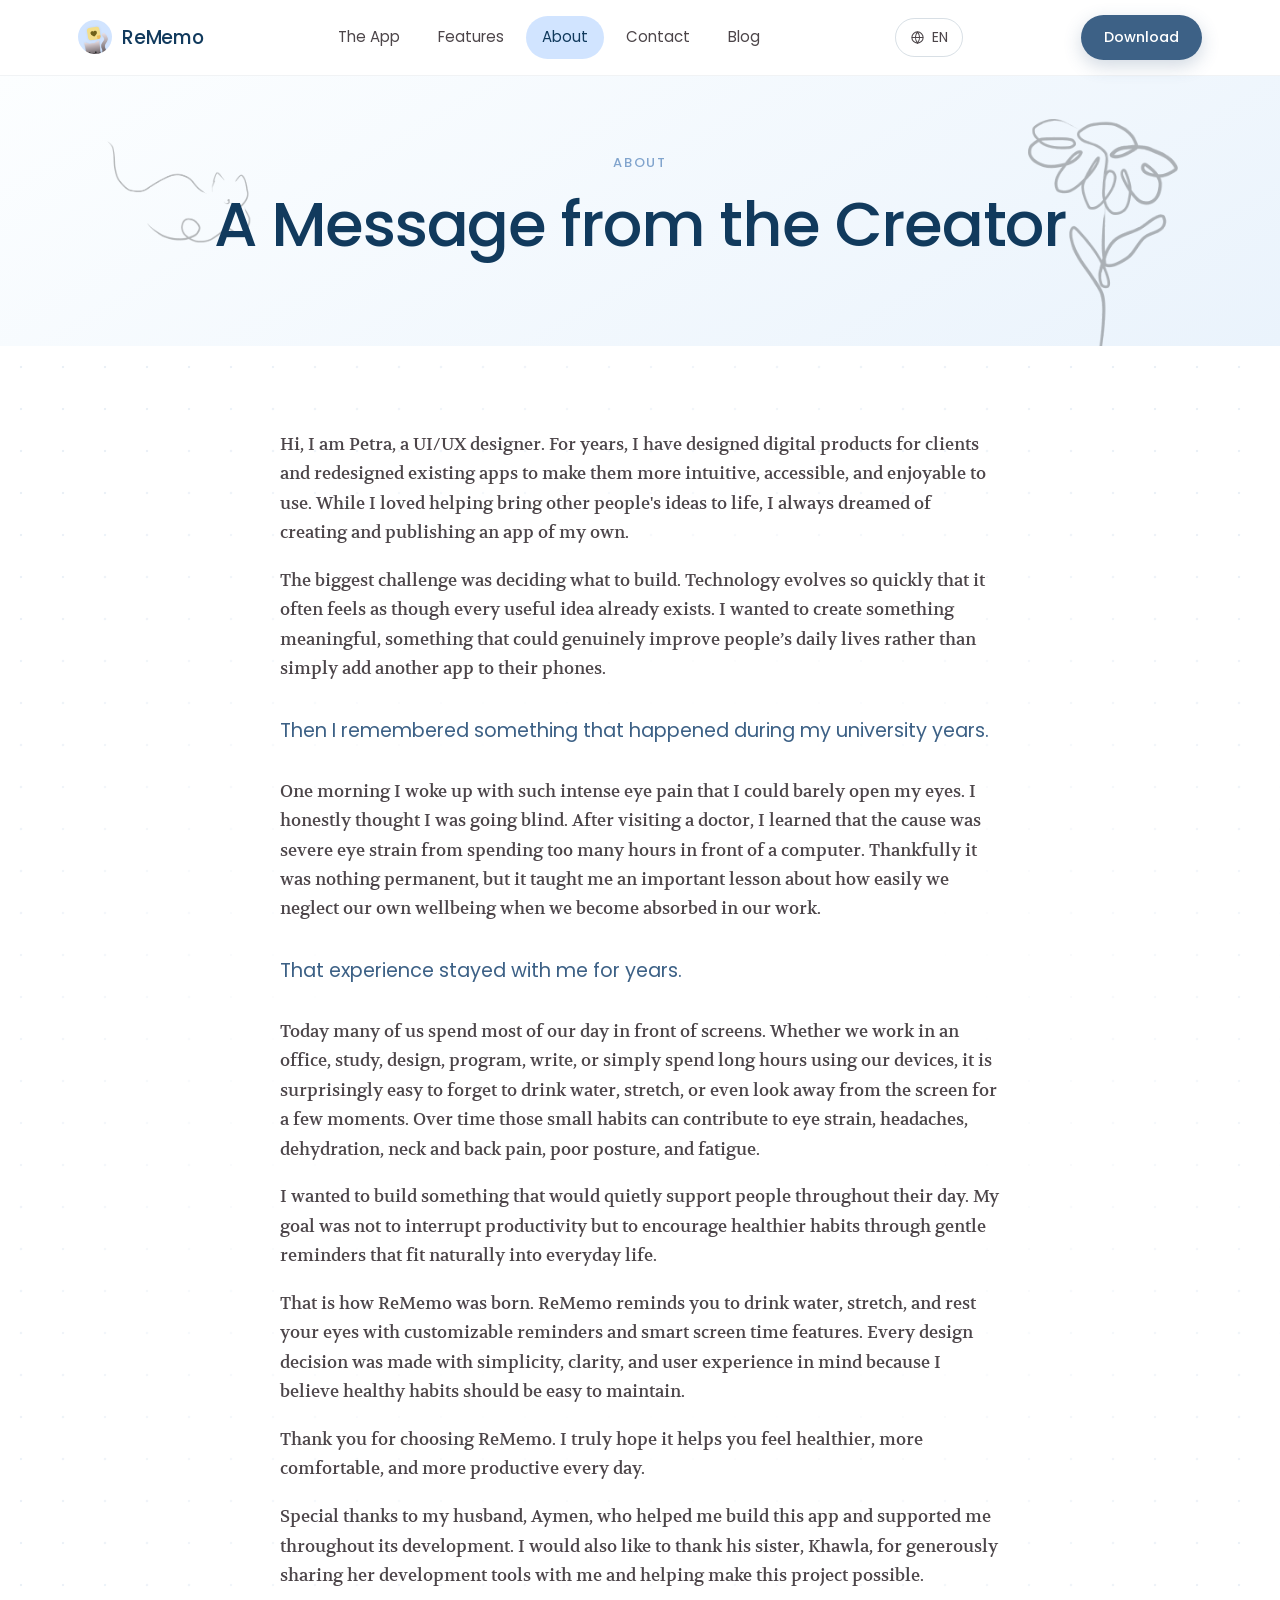
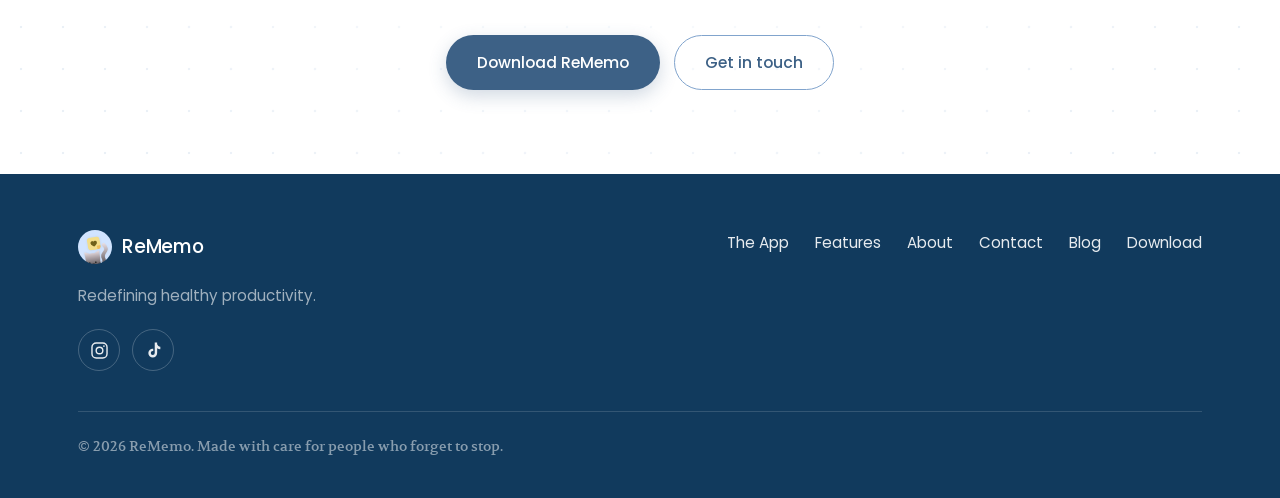
==== commit ae6ff86e: "Blog, social links, and the app is no longer "coming soon" The app has shipped, so both Play Store n" ====
--- a/about.html
+++ b/about.html
@@ -29,8 +29,11 @@
         <li><a data-i18n="nav.features" href="features.html">Features</a></li>
         <li><a data-i18n="nav.about" href="about.html" aria-current="page">About</a></li>
         <li><a data-i18n="nav.contact" href="contact.html">Contact</a></li>
+        <li><a data-i18n="nav.blog" href="blog.html">Blog</a></li>
         <li class="nav__cta-mobile">
           <a data-i18n="nav.download" href="https://play.google.com/store/apps/details?id=com.rememo.app">Download</a>
+        <a data-i18n="legal.privacyTitle" href="privacy.html">Privacy Policy</a>
+        <a data-i18n="legal.termsTitle" href="terms.html">Terms &amp; Conditions</a>
         </li>
       </ul>
     </nav>
@@ -113,7 +116,6 @@
           <a data-i18n="cta.btn" class="btn btn--primary" href="https://play.google.com/store/apps/details?id=com.rememo.app">Download ReMemo</a>
           <a data-i18n="a.btn" class="btn btn--ghost" href="contact.html">Get in touch</a>
         </div>
-        <p data-i18n="cta.note" class="note reveal" style="text-align: center;"><strong>Releasing soon</strong> on Google Play for Android.</p>
       </div>
     </div>
   </section>
@@ -129,12 +131,30 @@
           ReMemo
         </a>
         <p data-i18n="hero.sub" class="footer__tag">Redefining healthy productivity.</p>
+        <div class="socials">
+          <a class="social" href="https://www.instagram.com/rememo_app/" target="_blank" rel="noopener"
+             aria-label="ReMemo on Instagram" title="Instagram">
+            <svg viewBox="0 0 24 24" fill="none" stroke="currentColor" stroke-width="1.8"
+                 stroke-linecap="round" stroke-linejoin="round" aria-hidden="true">
+              <rect x="2.5" y="2.5" width="19" height="19" rx="5.4"/>
+              <circle cx="12" cy="12" r="4.2"/>
+              <circle cx="17.6" cy="6.4" r="1.1" fill="currentColor" stroke="none"/>
+            </svg>
+          </a>
+          <a class="social" href="https://www.tiktok.com/@rememo_1" target="_blank" rel="noopener"
+             aria-label="ReMemo on TikTok" title="TikTok">
+            <svg viewBox="0 0 24 24" fill="currentColor" aria-hidden="true">
+              <path d="M16.6 2h-3.05v13.2a2.5 2.5 0 1 1-2.5-2.5c.22 0 .43.03.63.08v-3.1a5.7 5.7 0 0 0-.63-.04 5.57 5.57 0 1 0 5.57 5.57V9.02a6.9 6.9 0 0 0 4.02 1.29V7.25a3.9 3.9 0 0 1-2.79-1.2A3.92 3.92 0 0 1 16.6 2Z"/>
+            </svg>
+          </a>
+        </div>
       </div>
       <nav class="footer__links">
         <a data-i18n="nav.app" href="index.html">The App</a>
         <a data-i18n="nav.features" href="features.html">Features</a>
         <a data-i18n="nav.about" href="about.html">About</a>
         <a data-i18n="c.eyebrow" href="contact.html">Contact</a>
+        <a data-i18n="nav.blog" href="blog.html">Blog</a>
         <a data-i18n="nav.download" href="https://play.google.com/store/apps/details?id=com.rememo.app">Download</a>
       </nav>
     </div>
--- a/assets/css/style.css
+++ b/assets/css/style.css
@@ -34,6 +34,15 @@
 
   --container: 1180px;
   --nav-h: 76px;
+
+  /* Handset frames. One colour and one width for every screenshot on the
+     site, so the hero phone, the tilted pair and the rails all read as the
+     same device. The width is fluid because a fixed 7px bezel around a 300px
+     shot on a desktop becomes a 7px bezel around a 168px shot on a phone,
+     which is nearly twice as heavy for the same picture. */
+  --frame: #C7CFD9;
+  --frame-line: #AEB9C6;
+  --frame-w: clamp(3px, 0.55vw, 7px);
 }
 
 /* --------------------------------------------------------------------------
@@ -289,6 +298,20 @@
   filter: brightness(0) saturate(100%);
 }
 .doodle--soft { opacity: 0.28; }
+
+/**
+ * The flower beside "Redefining healthy productivity".
+ *
+ * Placed on the *end* side rather than a fixed physical one, so it mirrors
+ * with the text: right in English, left in Arabic. Pinned with a plain
+ * `right` it stayed on the right in Arabic, where the reader arrives from
+ * the other side and it sat in the way rather than out of it.
+ */
+.doodle--idea {
+  top: 12%;
+  inset-inline-end: 6%;
+  width: 230px;
+}
 
 @keyframes float-slow {
   0%, 100% { transform: translateY(0) rotate(var(--rot, 0deg)); }
@@ -361,9 +384,13 @@
 .phone {
   width: min(304px, 82%);
   margin-inline: auto;
-  padding: 9px;
-  border-radius: 40px;
-  background: #14161A;
+  padding: clamp(4px, 0.72vw, 9px);
+  border-radius: clamp(26px, 2.9vw, 40px);
+  background: var(--frame);
+  /* A pale bezel on a pale hero loses its edge, which the dark one never
+     needed. The hairline gives it back without going back to near-black. */
+  outline: 1px solid var(--frame-line);
+  outline-offset: -1px;
   /* Two shadows: a wide soft one for the lift, a tight dark one right under
      the handset so the edge reads. A single diffuse shadow was so faint on the
      pale hero that the phone looked pasted on. */
@@ -382,7 +409,7 @@
 .phone__screen {
   position: relative;
   aspect-ratio: 9 / 20;
-  border-radius: 32px;
+  border-radius: clamp(20px, 2.2vw, 32px);
   overflow: hidden;
 }
 .phone img {
@@ -428,9 +455,9 @@
 }
 .phone-pair img {
   width: 58%;
-  border-radius: 26px;
+  border-radius: clamp(16px, 1.9vw, 26px);
   box-shadow: 0 22px 48px rgba(17, 58, 93, 0.2);
-  border: 8px solid #14161A;
+  border: var(--frame-w) solid var(--frame);
 }
 .phone-pair img:first-child {
   transform: rotate(-8deg) translateX(18%);
@@ -440,9 +467,9 @@
 .phone-pair img:last-child { transform: rotate(-2deg); z-index: 2; }
 
 .screen-shot {
-  border-radius: 22px;
+  border-radius: clamp(14px, 1.6vw, 22px);
   box-shadow: 0 20px 44px rgba(17, 58, 93, 0.18);
-  border: 7px solid #14161A;
+  border: var(--frame-w) solid var(--frame);
   width: min(300px, 100%);
 }
 
@@ -472,6 +499,24 @@
 }
 .rail__track .dup { display: none; }
 .rail__track img { width: min(240px, 44vw); flex: none; }
+
+/**
+ * A rail that drifts at every width, not only on phones.
+ *
+ * The plain .rail stops moving once the set fits side by side. This one keeps
+ * going, which is what lets it carry more screenshots than a row has room
+ * for. Selectors are two-deep on purpose: that outranks both the base rules
+ * and the phone block, so one declaration covers every width.
+ */
+.rail--marquee { overflow: hidden; }
+.rail--marquee .rail__track {
+  width: max-content;
+  justify-content: flex-start;
+  /* Slower than the phone rail: the track is twice as long, and the same
+     duration would have it sprinting. */
+  animation: rail-drift 64s linear infinite;
+}
+.rail--marquee .rail__track .dup { display: block; }
 
 @keyframes rail-drift {
   from { transform: translateX(0); }
@@ -766,6 +811,14 @@
   .feature__art .doodle-inline { width: min(148px, 42%); }
 }
 
+@media (max-width: 900px) {
+  /* On a phone the generic rule puts the first drawing in a section on the
+     left. This one belongs on the end side instead, matching where it sits
+     on a wide screen. */
+  .doodle.doodle--idea { left: auto !important; right: 22px !important; }
+  [dir='rtl'] .doodle.doodle--idea { right: auto !important; left: 22px !important; }
+}
+
 @media (max-width: 560px) {
   body { font-size: 16px; }
   .container, .nav__inner { padding-inline: 20px; }
@@ -782,7 +835,8 @@
   .doodle--float,
   .phone__a, .phone__b { animation: none; }
   .phone__b { opacity: 0; }
-  .rail__track { animation: none; }
+  .rail__track,
+  .rail--marquee .rail__track { animation: none; }
   .btn:hover, .card:hover { transform: none; }
 }
 
@@ -855,3 +909,164 @@
   .lang-switch { margin-inline-start: auto; }
   .lang-switch__menu { inset-inline-end: 0; }
 }
+
+/* --------------------------------------------------------------------------
+   Legal pages (privacy, terms)
+
+   Long documents whose text comes from the app's own locale files, so the
+   website and the app say the same thing in every language.
+   -------------------------------------------------------------------------- */
+.legal h2 {
+  font-size: clamp(1.15rem, 2vw, 1.4rem);
+  margin-top: 2em;
+}
+.legal h2:first-child { margin-top: 0; }
+.legal h3 {
+  font-size: 1.02rem;
+  margin-top: 1.6em;
+  color: var(--primary);
+}
+.legal p { font-size: 1rem; }
+.page-head .note { max-width: 640px; margin-inline: auto; }
+
+/* The translation notice is empty on the English pages. */
+.page-head .note:empty { display: none; }
+
+/* --------------------------------------------------------------------------
+   Social links
+
+   Icon buttons rather than a text list: two of them, both instantly
+   recognisable by their mark, and a row of words would compete with the
+   footer navigation right beside it.
+   -------------------------------------------------------------------------- */
+.socials {
+  display: flex;
+  gap: 12px;
+  margin-top: 20px;
+}
+.social {
+  display: inline-flex;
+  align-items: center;
+  justify-content: center;
+  width: 42px;
+  height: 42px;
+  border-radius: var(--r-pill);
+  border: 1px solid rgba(255, 255, 255, 0.22);
+  color: rgba(255, 255, 255, 0.88);
+  transition: background 0.18s ease, border-color 0.18s ease, transform 0.18s ease;
+}
+.social svg { width: 19px; height: 19px; display: block; }
+.social:hover {
+  background: rgba(255, 255, 255, 0.12);
+  border-color: rgba(255, 255, 255, 0.42);
+  transform: translateY(-2px);
+  /* The footer underlines links on hover; on an icon that draws a line under
+     the circle rather than marking anything. */
+  text-decoration: none;
+}
+.footer a.social:hover { text-decoration: none; }
+
+/* --------------------------------------------------------------------------
+   Blog
+
+   An index of cards and the article pages themselves. The articles are long
+   reads, so the column is narrower than the rest of the site and the type is
+   a touch larger.
+   -------------------------------------------------------------------------- */
+.post-grid {
+  display: grid;
+  grid-template-columns: repeat(auto-fit, minmax(300px, 1fr));
+  gap: 28px;
+  margin-top: 46px;
+  position: relative;
+  z-index: 2;
+}
+
+.post-card {
+  display: flex;
+  flex-direction: column;
+  background: var(--white);
+  border: 1px solid var(--line);
+  border-radius: var(--r-lg);
+  overflow: hidden;
+  text-decoration: none;
+  color: inherit;
+  transition: transform 0.22s ease, box-shadow 0.22s ease;
+}
+.post-card:hover { transform: translateY(-4px); box-shadow: 0 16px 34px rgba(17, 58, 93, 0.1); }
+
+.post-card__art {
+  display: flex;
+  align-items: center;
+  justify-content: center;
+  height: 190px;
+  background: var(--sky-pale);
+  border-bottom: 1px solid var(--line);
+}
+.post-card__art img {
+  width: 128px;
+  opacity: 0.55;
+  filter: brightness(0) saturate(100%);
+}
+.post-card__body { padding: 26px 28px 30px; }
+.post-card h3 { margin-bottom: 8px; }
+.post-card p { font-size: 0.98rem; margin-bottom: 0; }
+.post-card .eyebrow { margin-bottom: 10px; }
+
+/* The article itself ---------------------------------------------------- */
+.article {
+  max-width: 720px;
+  margin-inline: auto;
+  position: relative;
+  z-index: 2;
+}
+.article h2 {
+  font-size: clamp(1.5rem, 2.6vw, 2rem);
+  margin-top: 1.9em;
+}
+.article h3 {
+  font-size: clamp(1.12rem, 1.8vw, 1.3rem);
+  margin-top: 1.7em;
+  color: var(--primary);
+}
+.article ul { padding-inline-start: 1.2em; margin: 0 0 1.1em; }
+.article li { margin-bottom: 0.45em; }
+.article ol { padding-inline-start: 1.3em; margin: 0 0 1.1em; }
+.article em { color: var(--ink); font-style: italic; }
+
+/* A drawing between sections, at the width of the column so it never fights
+   the text for the margin the way an absolutely placed doodle would. */
+.article__art {
+  display: flex;
+  justify-content: center;
+  margin: 42px 0;
+}
+.article__art img {
+  width: min(230px, 62%);
+  opacity: 0.5;
+  filter: brightness(0) saturate(100%);
+}
+.article__art--row { gap: 26px; flex-wrap: wrap; }
+.article__art--row img { width: min(150px, 36%); }
+
+/* The closing "how ReMemo helps" block, marked off from the article body. */
+.article__cta {
+  margin-top: 52px;
+  padding: 34px 32px;
+  border-radius: var(--r-lg);
+  background: var(--warm);
+  border: 1px solid var(--line);
+}
+.article__cta h2 { margin-top: 0; }
+
+.post-nav {
+  display: flex;
+  justify-content: center;
+  margin-top: 52px;
+}
+
+@media (max-width: 560px) {
+  .article__cta { padding: 26px 22px; }
+  .post-card__art { height: 158px; }
+  .post-card__art img { width: 104px; }
+}
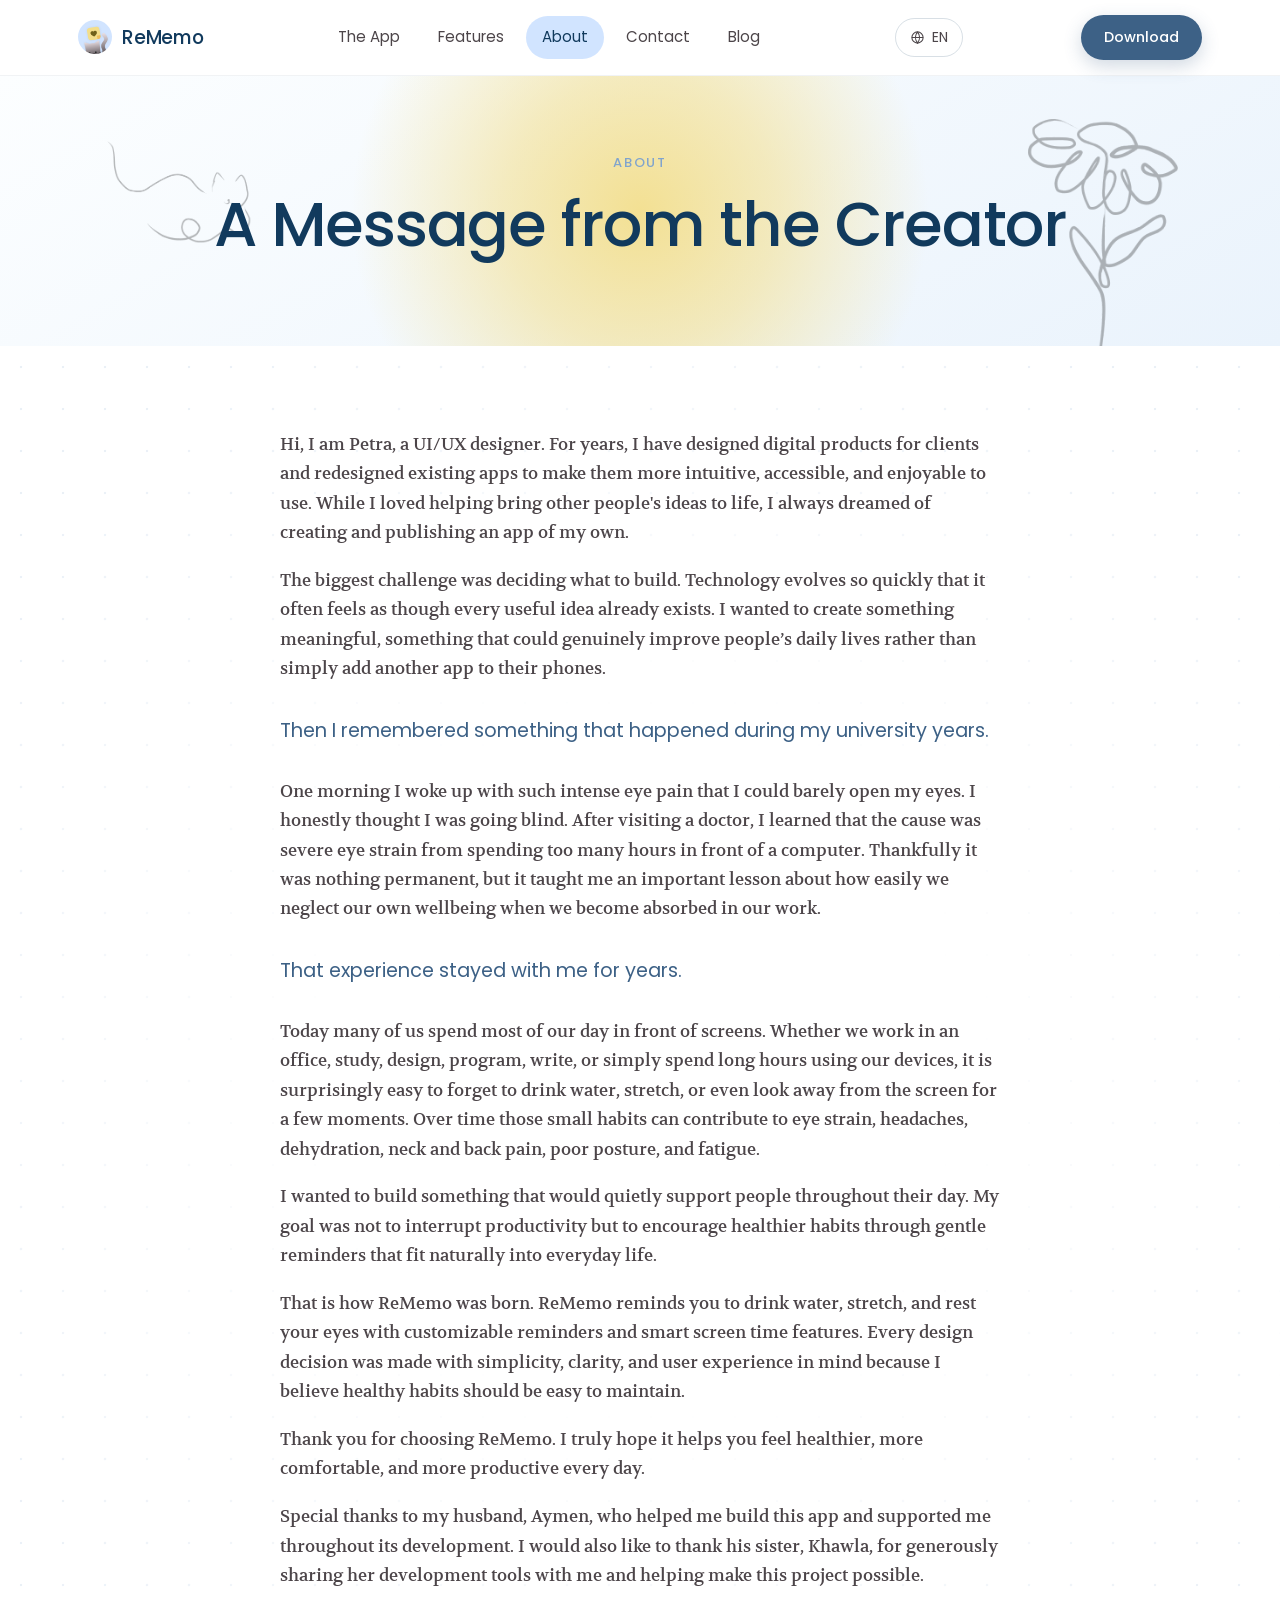
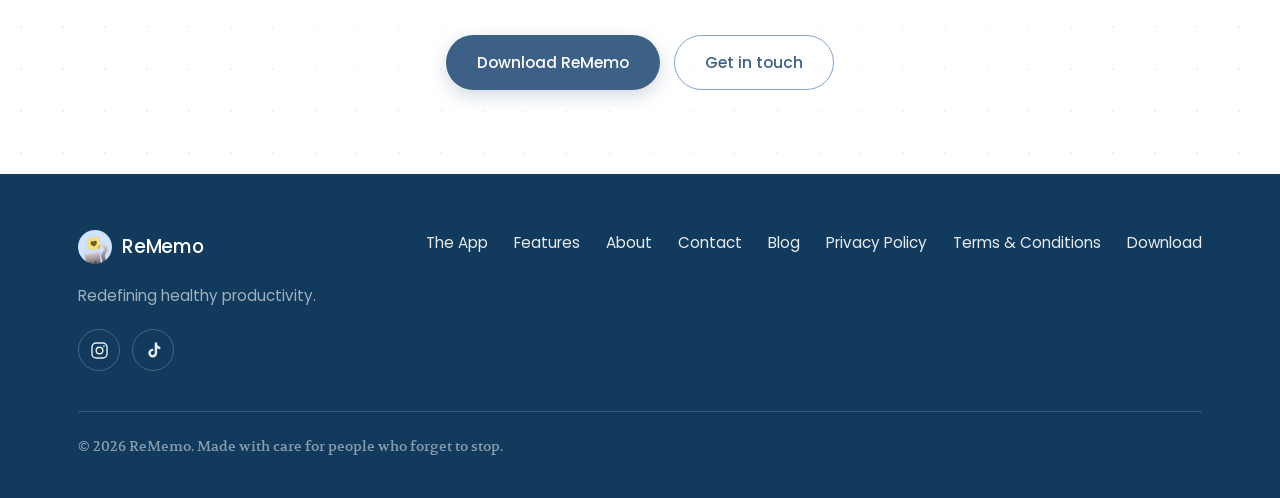
==== commit 302b1257: "Translate the blog, fix the legal rendering, and make the rails loop properly The legal pages alread" ====
--- a/about.html
+++ b/about.html
@@ -32,8 +32,6 @@
         <li><a data-i18n="nav.blog" href="blog.html">Blog</a></li>
         <li class="nav__cta-mobile">
           <a data-i18n="nav.download" href="https://play.google.com/store/apps/details?id=com.rememo.app">Download</a>
-        <a data-i18n="legal.privacyTitle" href="privacy.html">Privacy Policy</a>
-        <a data-i18n="legal.termsTitle" href="terms.html">Terms &amp; Conditions</a>
         </li>
       </ul>
     </nav>
@@ -45,6 +43,7 @@
 <main>
 
   <section class="page-head">
+    <div class="page-glow"></div>
     <img class="doodle doodle--soft" src="assets/img/line/cat-happy.png" alt=""
          style="top: 18%; left: 8%; width: 150px;">
     <img class="doodle doodle--soft" src="assets/img/line/flower-happy.png" alt=""
@@ -155,6 +154,8 @@
         <a data-i18n="nav.about" href="about.html">About</a>
         <a data-i18n="c.eyebrow" href="contact.html">Contact</a>
         <a data-i18n="nav.blog" href="blog.html">Blog</a>
+        <a data-i18n="legal.privacyTitle" href="privacy.html">Privacy Policy</a>
+        <a data-i18n="legal.termsTitle" href="terms.html">Terms &amp; Conditions</a>
         <a data-i18n="nav.download" href="https://play.google.com/store/apps/details?id=com.rememo.app">Download</a>
       </nav>
     </div>
--- a/assets/css/style.css
+++ b/assets/css/style.css
@@ -508,14 +508,41 @@
  * for. Selectors are two-deep on purpose: that outranks both the base rules
  * and the phone block, so one declaration covers every width.
  */
-.rail--marquee { overflow: hidden; }
+.rail--marquee {
+  overflow: hidden;
+  /* Both edges dissolve into the section instead of being sliced off by the
+     container. 50px of fade on each side, in the mask rather than an overlaid
+     gradient, so it works over whatever colour the section happens to be. */
+  -webkit-mask-image: linear-gradient(to right, transparent 0, #000 50px, #000 calc(100% - 50px), transparent 100%);
+  mask-image: linear-gradient(to right, transparent 0, #000 50px, #000 calc(100% - 50px), transparent 100%);
+}
 .rail--marquee .rail__track {
   width: max-content;
   justify-content: flex-start;
   /* Slower than the phone rail: the track is twice as long, and the same
      duration would have it sprinting. */
   animation: rail-drift 64s linear infinite;
-}
+  /**
+   * Spacing by margin, not by `gap`, and this is what makes the loop seamless.
+   *
+   * With `gap`, a track of 2N items is 2N images plus 2N-1 gaps, so half of it
+   * is N images plus N-and-a-half gaps - half a gap short of where the copy
+   * begins. Every cycle jumped sideways by ~11px. A trailing margin on each
+   * image makes the track exactly 2N equal cells, and -50% lands the duplicate
+   * precisely where the original started.
+   */
+  gap: 0;
+}
+.rail--marquee .rail__track img { margin-inline-end: 22px; }
+/**
+ * No inline padding on the marquee track.
+ *
+ * The phone rule adds 20px either side, which is 40px the duplicate set does
+ * not account for - measured, the loop jumped 20px every cycle on a phone
+ * while sitting perfectly seamless on desktop. The mask fades the edges now,
+ * so the padding was only ever protecting against the hard cut it replaced.
+ */
+.rail--marquee .rail__track { padding-inline: 0; }
 .rail--marquee .rail__track .dup { display: block; }
 
 @keyframes rail-drift {
@@ -667,6 +694,47 @@
   text-align: center;
 }
 .page-head p { max-width: 620px; margin-inline: auto; }
+
+/**
+ * The hero's warm light, on every other page's opening section.
+ *
+ * Same gradient and same size as .hero__glow, but it roams on its own instead
+ * of following the pointer: there is no hero art here for a cursor to play
+ * against, and a light that only appears on hover would never be seen on a
+ * phone at all. The hero itself is untouched.
+ */
+.page-glow {
+  position: absolute;
+  inset: 0;
+  z-index: 0;
+  pointer-events: none;
+  overflow: hidden;
+}
+.page-glow::before {
+  content: '';
+  position: absolute;
+  left: 50%;
+  top: 50%;
+  width: 600px;
+  height: 600px;
+  margin: -300px 0 0 -300px;
+  background: radial-gradient(
+    circle,
+    rgba(243, 222, 138, 0.92) 0%,
+    rgba(243, 222, 138, 0.55) 32%,
+    rgba(243, 222, 138, 0) 68%
+  );
+  animation: glow-roam 34s ease-in-out infinite;
+}
+
+/* Four corners of a slow loop, eased so it never travels at a constant speed
+   and never quite retraces the same path on the way back. */
+@keyframes glow-roam {
+  0%, 100% { transform: translate(-58%, -30%); }
+  27%      { transform: translate(46%, -14%); }
+  52%      { transform: translate(62%, 26%); }
+  78%      { transform: translate(-24%, 34%); }
+}
 
 /* --------------------------------------------------------------------------
    Closing CTA
@@ -837,6 +905,7 @@
   .phone__b { opacity: 0; }
   .rail__track,
   .rail--marquee .rail__track { animation: none; }
+  .page-glow::before { animation: none; }
   .btn:hover, .card:hover { transform: none; }
 }
 
@@ -903,7 +972,9 @@
 [dir='rtl'] .phone-pair img:last-child { transform: rotate(2deg); }
 [dir='rtl'] .doodle { transform: scaleX(-1); }
 [dir='rtl'] .doodle--float { animation: none; }
-[dir='rtl'] .rail__track { animation-direction: reverse; }
+/* The rail deliberately drifts the same way in Arabic as in English. Mirroring
+   it made the two layouts feel like different pages, and unlike text there is
+   no reading order in a row of screenshots to mirror. */
 
 @media (max-width: 900px) {
   .lang-switch { margin-inline-start: auto; }
@@ -927,6 +998,21 @@
   color: var(--primary);
 }
 .legal p { font-size: 1rem; }
+.legal div[data-i18n] > p:last-child { margin-bottom: 0; }
+.legal ul {
+  margin: 0 0 1.1em;
+  padding-inline-start: 1.25em;
+}
+.legal li { font-size: 1rem; margin-bottom: 0.4em; }
+.legal li:last-child { margin-bottom: 0; }
+
+/* The published date, under the page title. */
+.page-head .meta {
+  font-family: 'Poppins', sans-serif;
+  font-size: 0.9rem;
+  color: var(--body-soft);
+  margin-top: 14px;
+}
 .page-head .note { max-width: 640px; margin-inline: auto; }
 
 /* The translation notice is empty on the English pages. */
@@ -1049,6 +1135,21 @@
 .article__art--row { gap: 26px; flex-wrap: wrap; }
 .article__art--row img { width: min(150px, 36%); }
 
+/**
+ * The four stretch diagrams are not line art like the characters are.
+ *
+ * They are black drawings on a soft WHITE backing - a third of every one of
+ * those files is low-alpha white haze, invisible on a white artboard and the
+ * whole point of the export. `brightness(0)` turns that haze black, and the
+ * exercise disappears inside a grey cloud. Measured: 27-36% solid, 31-35%
+ * haze, against 3% and 1% for a real line drawing. So they are shown as drawn.
+ */
+.article__art--diagram img {
+  filter: none;
+  opacity: 0.92;
+  width: min(210px, 44%);
+}
+
 /* The closing "how ReMemo helps" block, marked off from the article body. */
 .article__cta {
   margin-top: 52px;
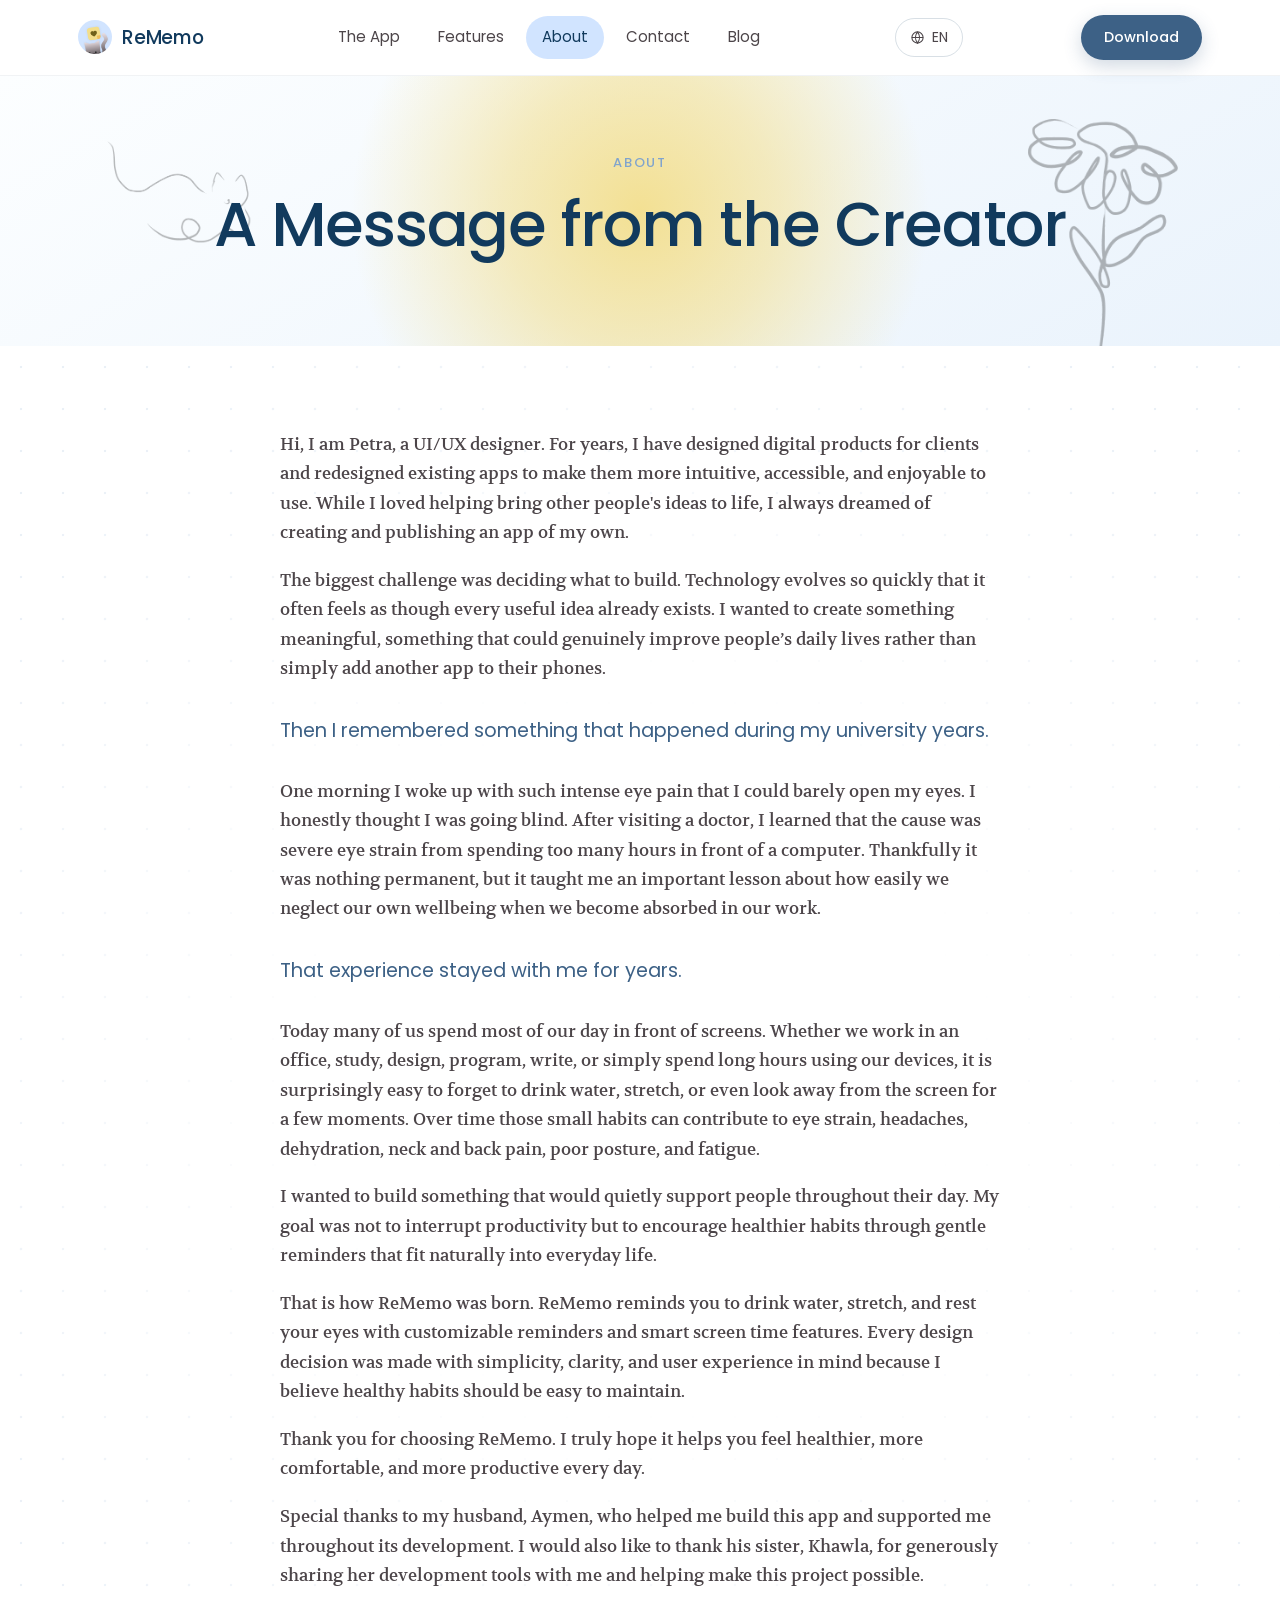
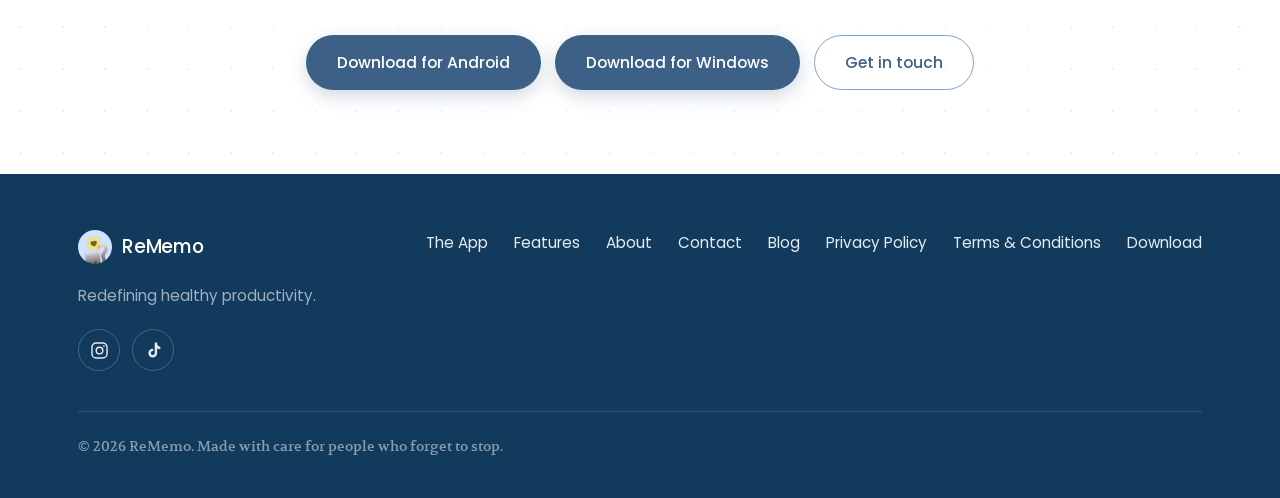
==== commit 0b3fd7ad: "Custom reminder rules join the features; downloads get a Windows button Custom reminder rules are ou" ====
--- a/about.html
+++ b/about.html
@@ -112,7 +112,8 @@
         </p>
 
         <div class="btn-row reveal" style="justify-content: center; margin-top: 44px;">
-          <a data-i18n="cta.btn" class="btn btn--primary" href="https://play.google.com/store/apps/details?id=com.rememo.app">Download ReMemo</a>
+          <a data-i18n="dl.android" class="btn btn--primary" href="https://play.google.com/store/apps/details?id=com.rememo.app">Download for Android</a>
+          <a data-i18n="dl.windows" class="btn btn--primary" href="https://apps.microsoft.com/detail/9NGDQZP9XQPJ" target="_blank" rel="noopener">Download for Windows</a>
           <a data-i18n="a.btn" class="btn btn--ghost" href="contact.html">Get in touch</a>
         </div>
       </div>
@@ -154,8 +155,8 @@
         <a data-i18n="nav.about" href="about.html">About</a>
         <a data-i18n="c.eyebrow" href="contact.html">Contact</a>
         <a data-i18n="nav.blog" href="blog.html">Blog</a>
-        <a data-i18n="legal.privacyTitle" href="privacy.html">Privacy Policy</a>
-        <a data-i18n="legal.termsTitle" href="terms.html">Terms &amp; Conditions</a>
+        <a data-i18n="legal.privacyTitle" href="https://sterbenxss.github.io/rememo-legal/privacy.html" target="_blank" rel="noopener">Privacy Policy</a>
+        <a data-i18n="legal.termsTitle" href="https://sterbenxss.github.io/rememo-legal/terms.html" target="_blank" rel="noopener">Terms &amp; Conditions</a>
         <a data-i18n="nav.download" href="https://play.google.com/store/apps/details?id=com.rememo.app">Download</a>
       </nav>
     </div>
--- a/assets/css/style.css
+++ b/assets/css/style.css
@@ -510,6 +510,20 @@
  */
 .rail--marquee {
   overflow: hidden;
+  /**
+   * The rail is laid out left-to-right whatever the page direction is.
+   *
+   * This has to sit on the rail, not on the track inside it: `direction`
+   * governs how a box lays out its children, and the track is a max-content
+   * box overflowing its parent, so it is the PARENT that decides which edge it
+   * is pinned to. Under rtl the track hung off the right edge and overflowed
+   * leftwards while the animation still translated it further left, so the
+   * right-hand side emptied out a little more every second and the loop looked
+   * like it had stopped. Measured: the uncovered edge grew to 1578px by the
+   * end of one cycle. Screenshots have no reading order to mirror, so pinning
+   * the whole rail to LTR is both the fix and the intended behaviour.
+   */
+  direction: ltr;
   /* Both edges dissolve into the section instead of being sliced off by the
      container. 50px of fade on each side, in the mask rather than an overlaid
      gradient, so it works over whatever colour the section happens to be. */
@@ -1128,8 +1142,11 @@
   margin: 42px 0;
 }
 .article__art img {
-  width: min(230px, 62%);
-  opacity: 0.5;
+  width: min(260px, 66%);
+  /* 0.5 was the decorative weight used for the doodles in the page margins.
+     These sit in the reading column and are meant to be looked at, and at that
+     weight a single-line drawing reads as a smudge. */
+  opacity: 0.72;
   filter: brightness(0) saturate(100%);
 }
 .article__art--row { gap: 26px; flex-wrap: wrap; }
